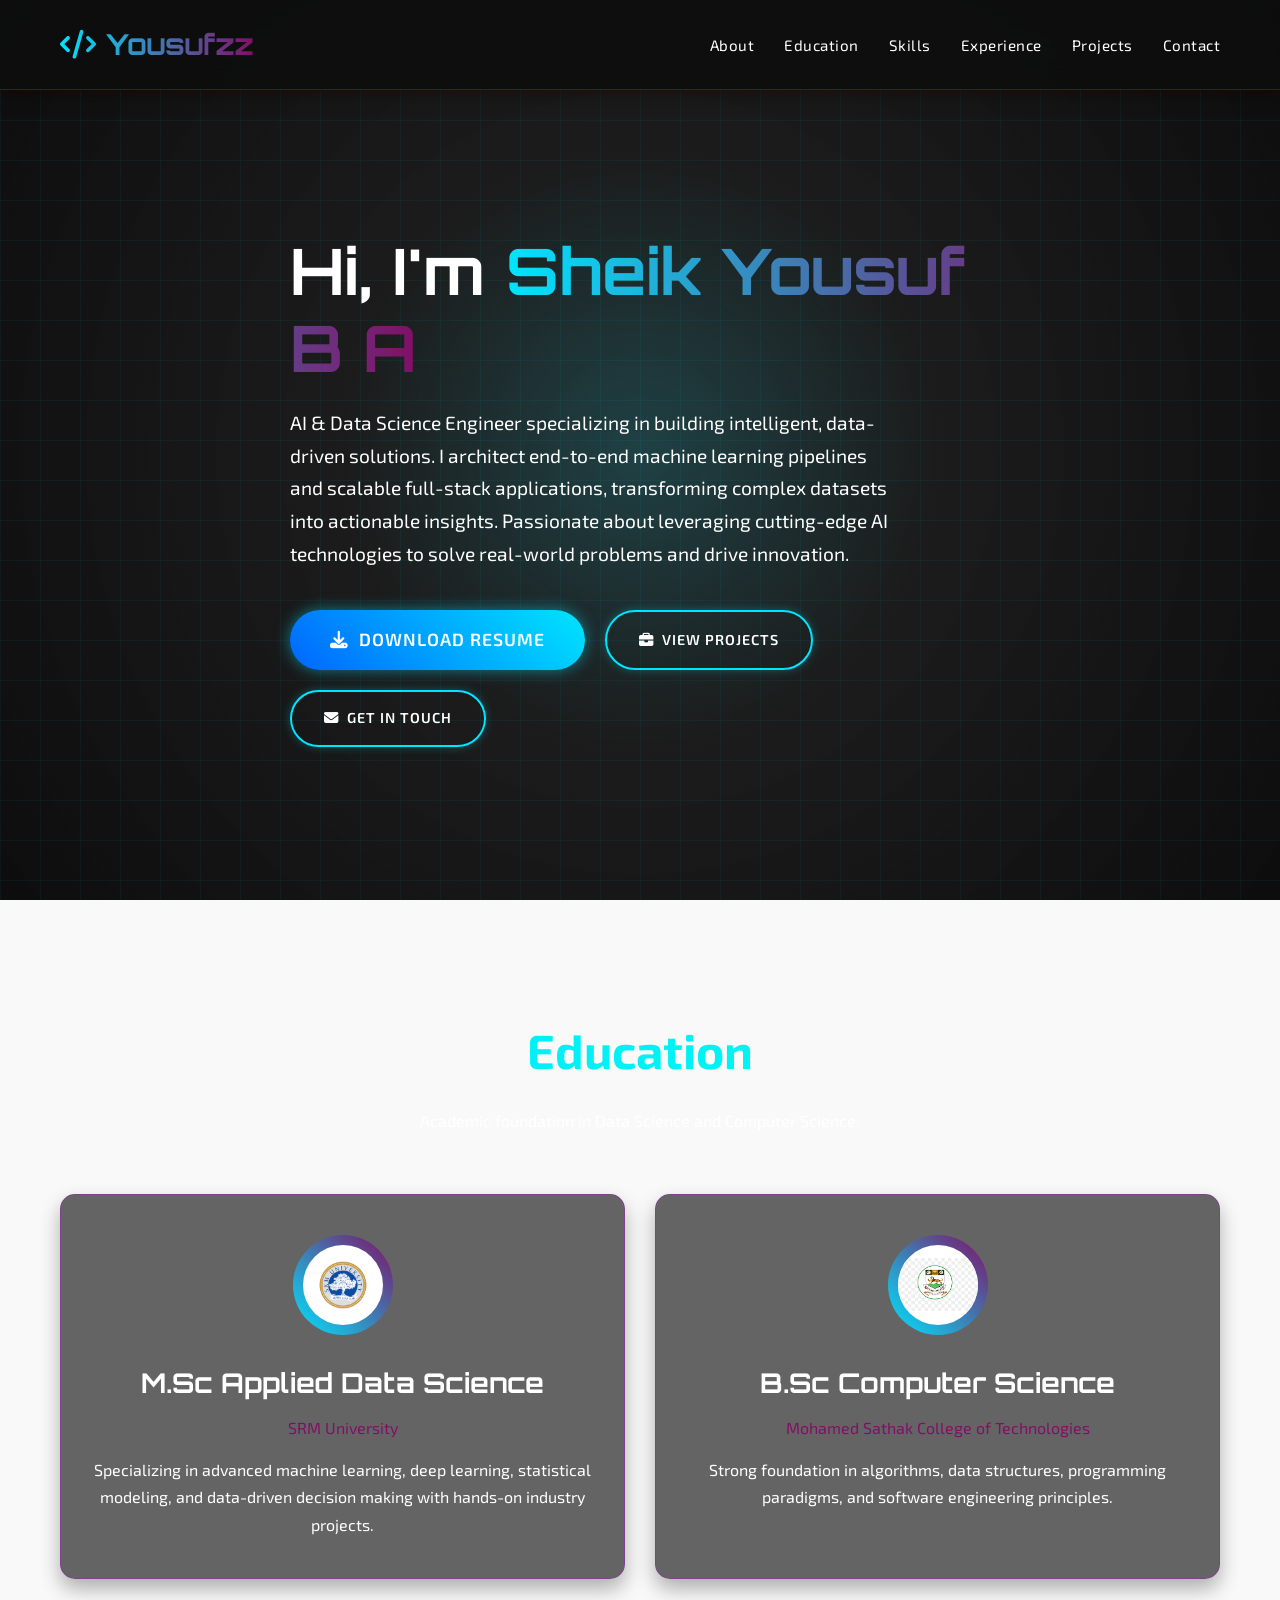
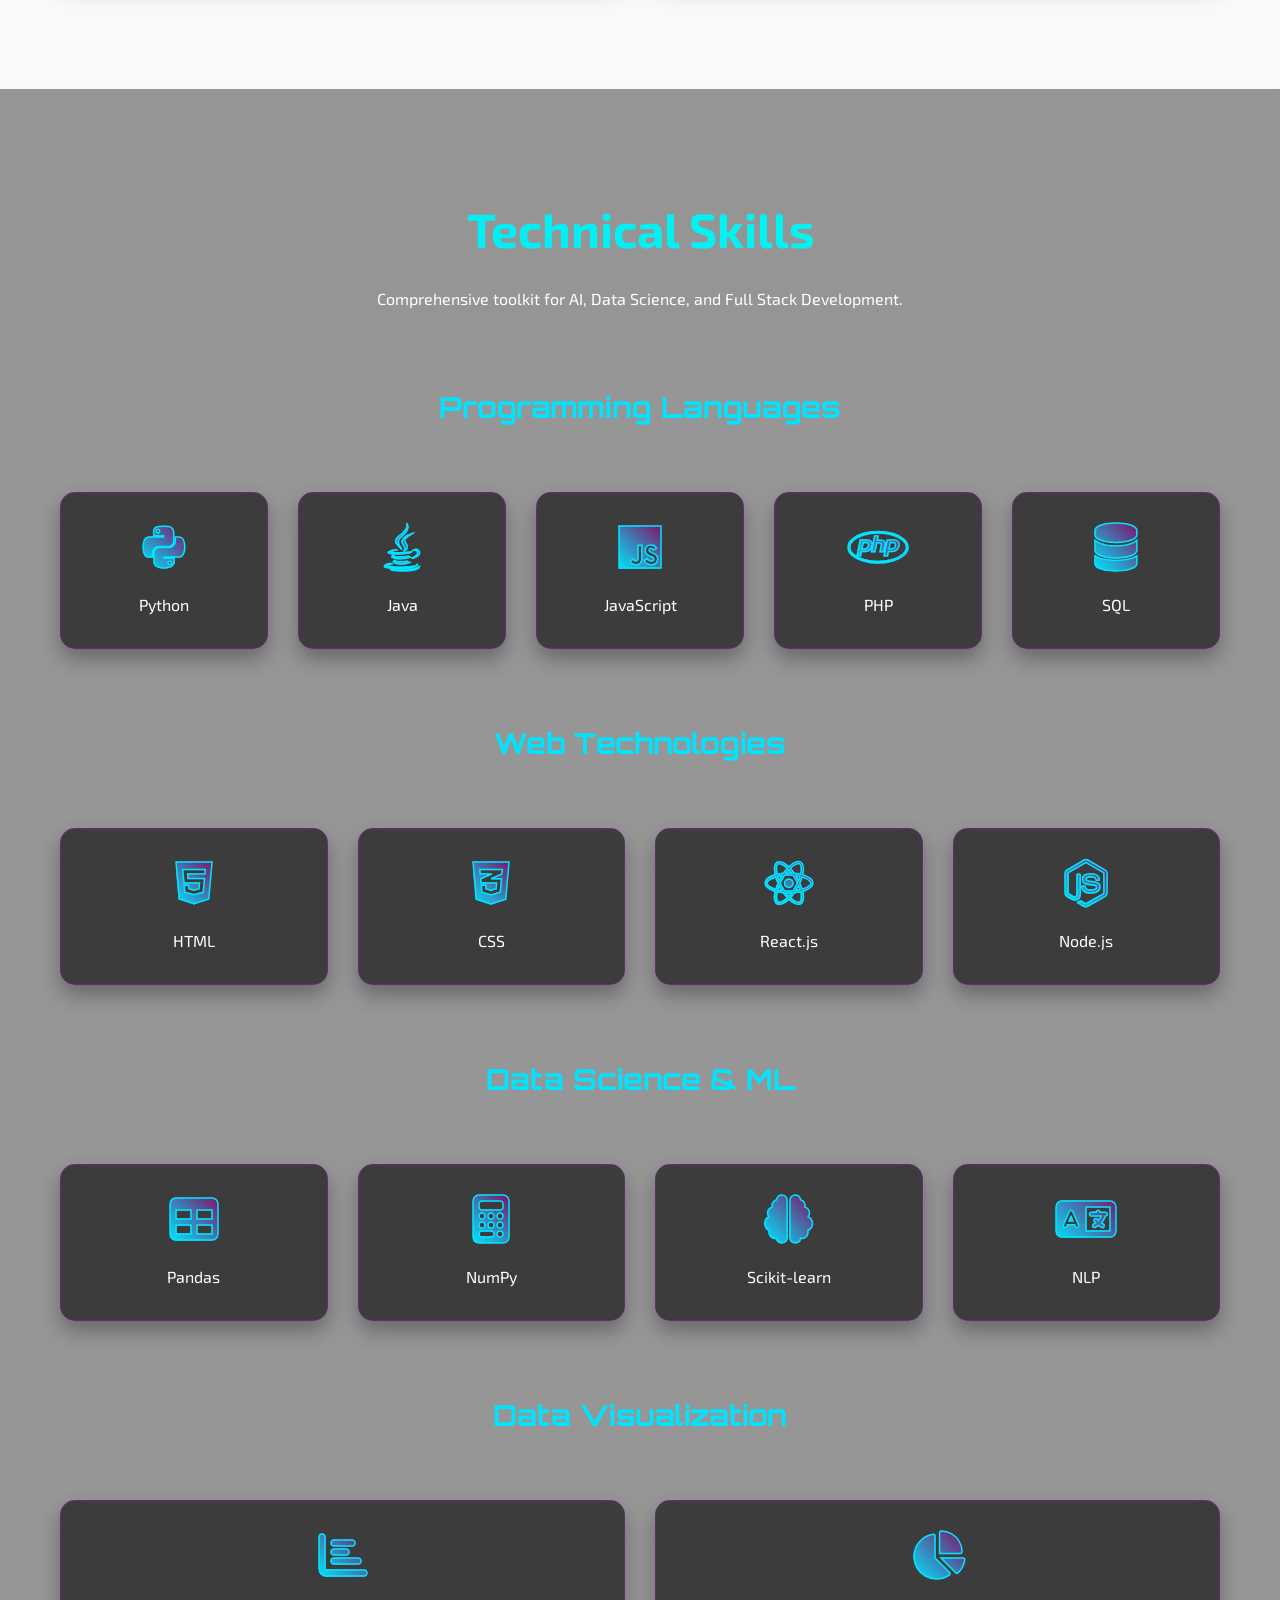
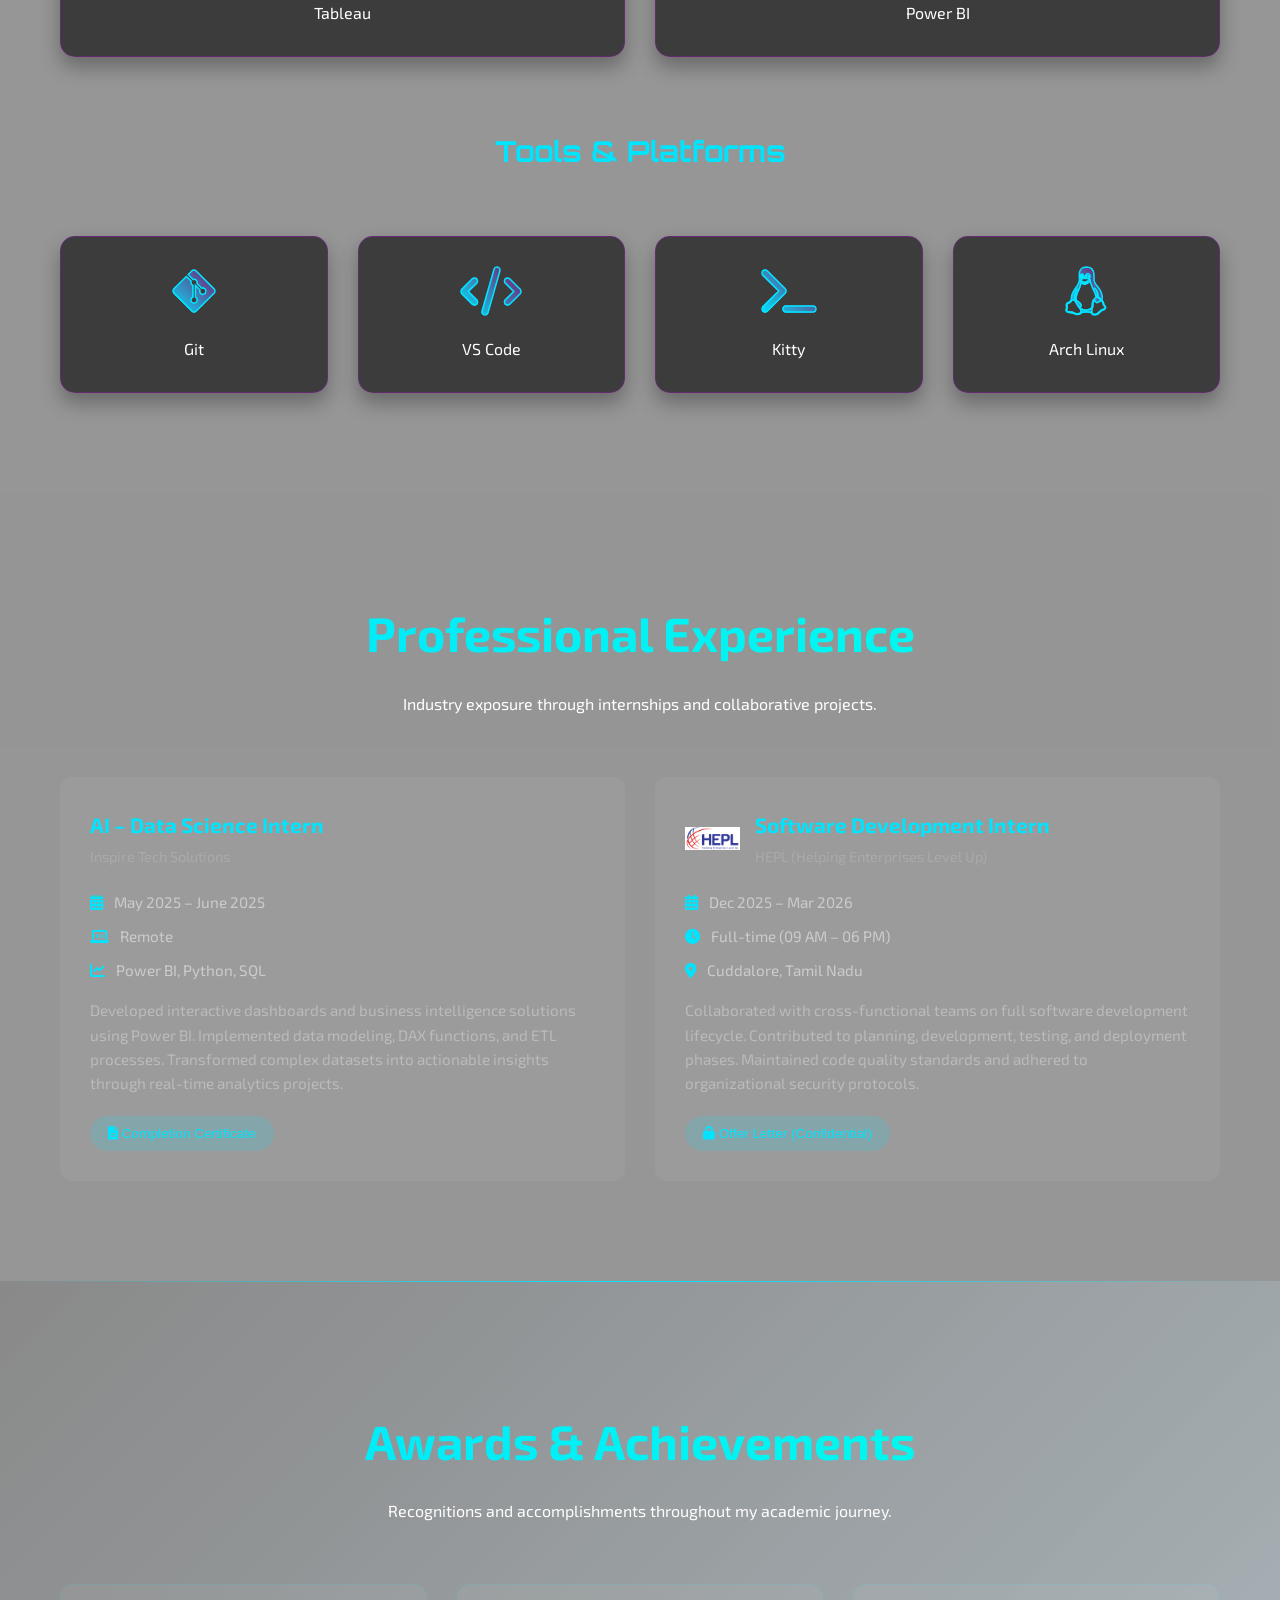
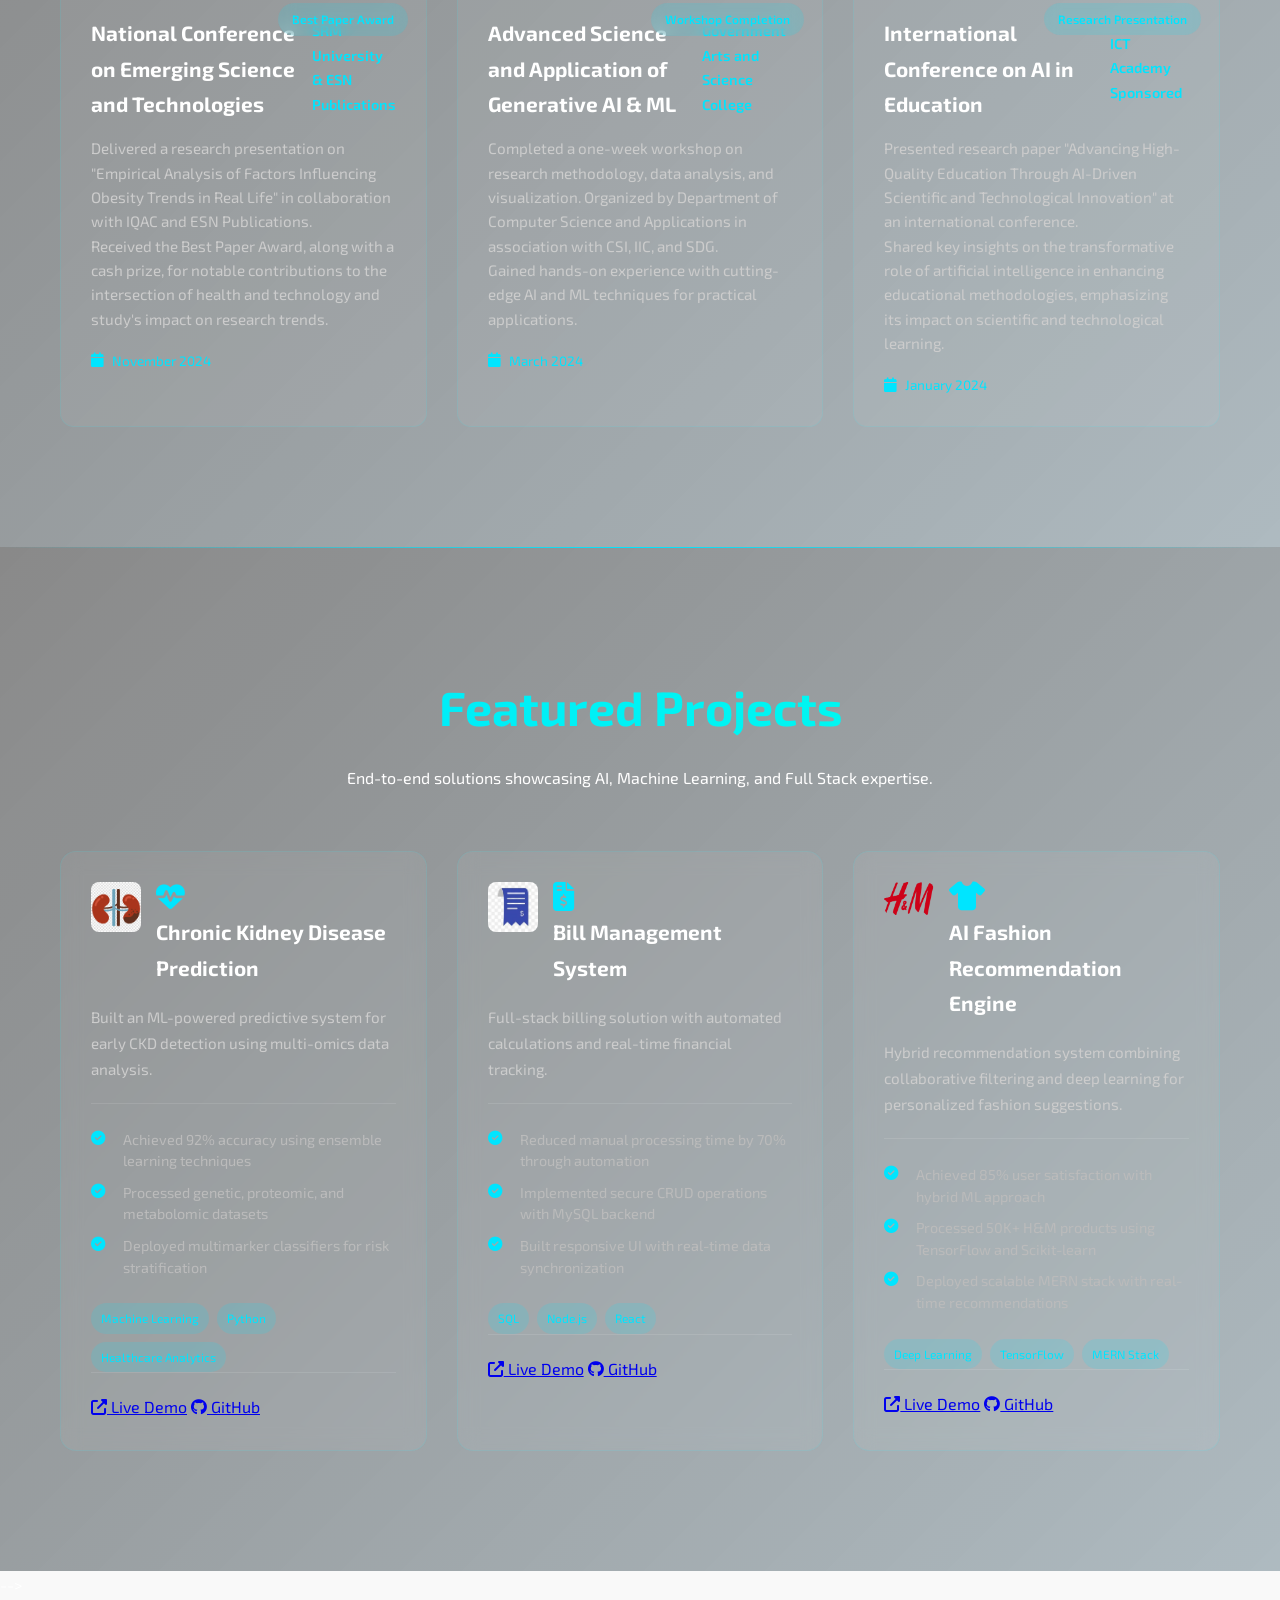
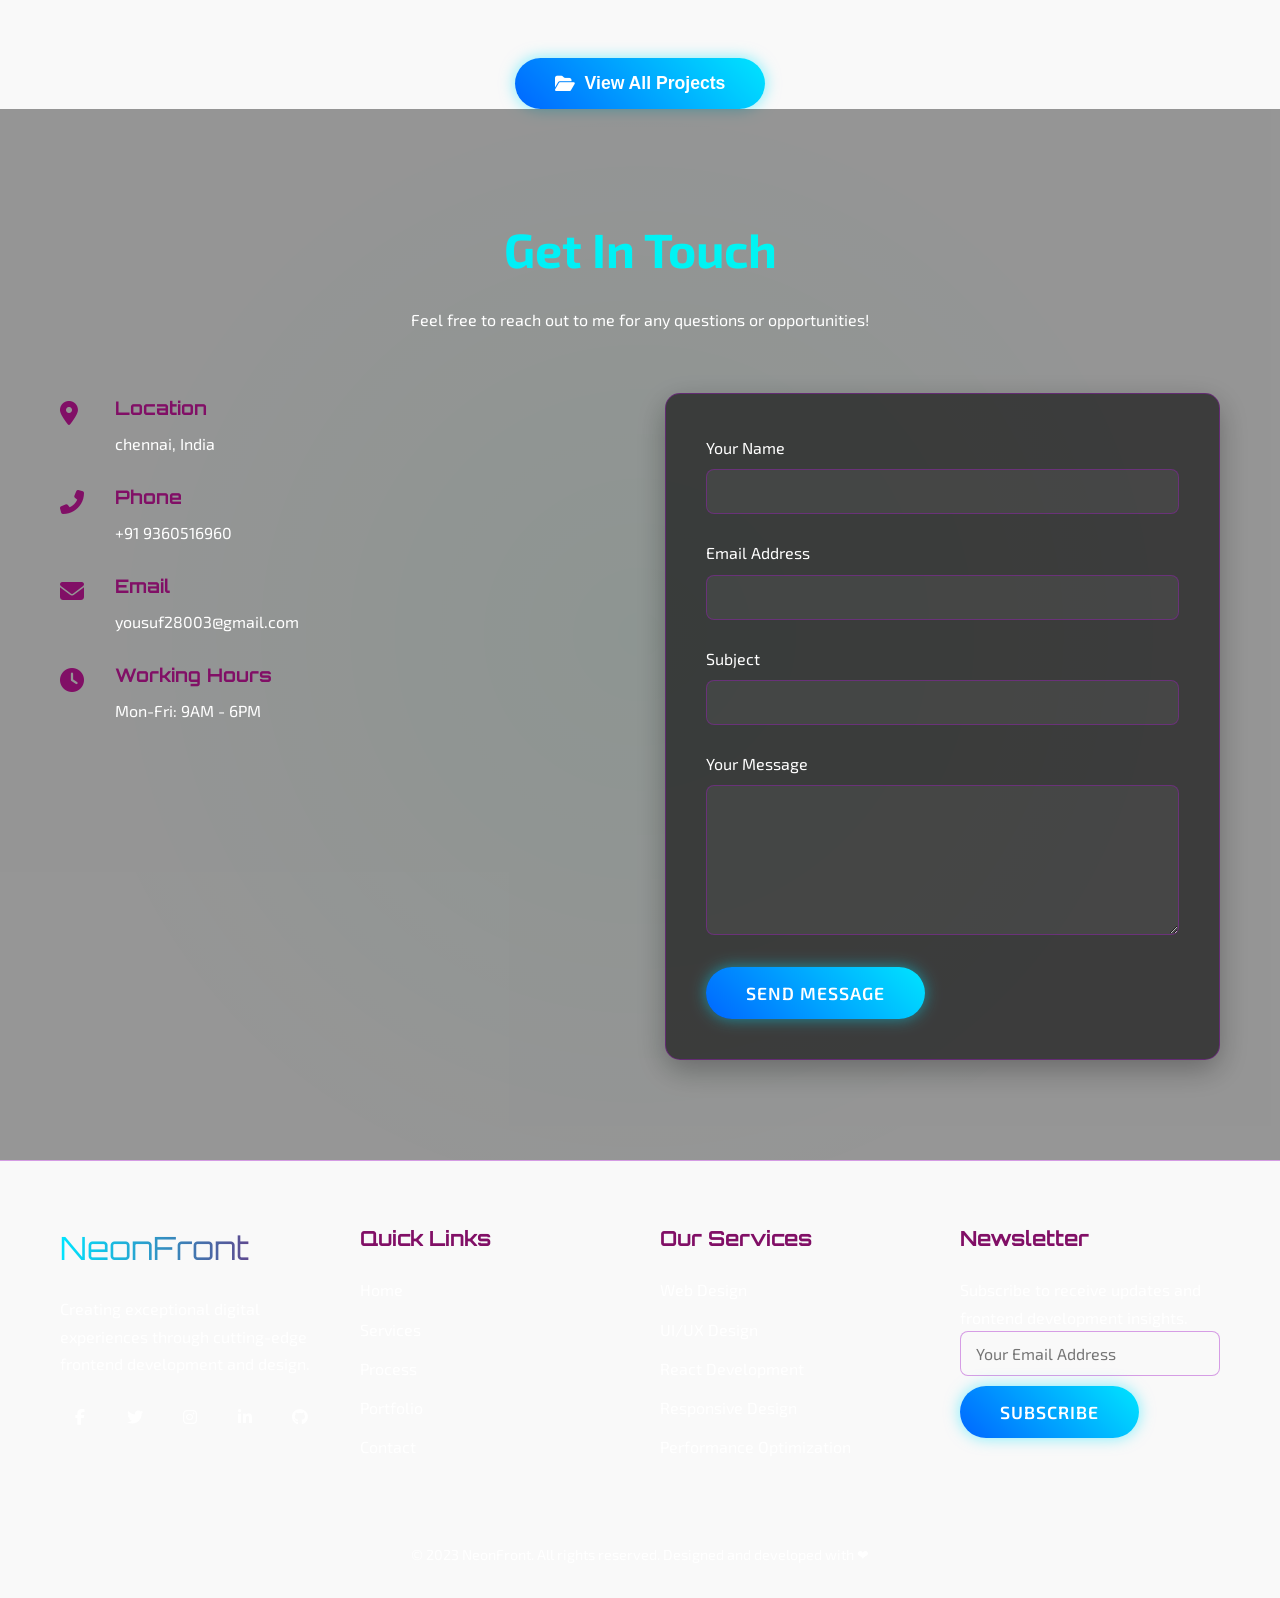
==== index.html @ ee449fe5 "Deploy portfolio to GitHub Pages" ====
<!DOCTYPE html>
<html lang="en">
<head>
    <meta charset="UTF-8">
    <meta name="viewport" content="width=device-width, initial-scale=1.0">
    <meta name="description" content="Sheik Yousuf B A - AI & Data Science Engineer specializing in Machine Learning, Full Stack Development, and Data-Driven Solutions">
    <meta name="keywords" content="Data Science, Machine Learning, AI Engineer, Full Stack Developer, Python, React, Portfolio">
    <title>Sheik Yousuf B A | AI & Data Science Engineer</title>
    <link rel="stylesheet" href="https://cdnjs.cloudflare.com/ajax/libs/font-awesome/6.4.0/css/all.min.css">
    <link href="https://fonts.googleapis.com/css2?family=Orbitron:wght@400;500;700;900&family=Exo+2:wght@300;400;600;700&display=swap" rel="stylesheet">
    <link href="https://unpkg.com/aos@2.3.1/dist/aos.css" rel="stylesheet">
    <style>
        :root {
            --neon-blue: #00e5ff;
            --neon-green: #810f66;
            --neon-pink: #011114;
            --dark-bg: #f9f9f9;
            --card-bg: rgba(0, 0, 0, 0.6);
            --card-border: rgba(161, 18, 197, 0.4);
            --text-light: #ffffff;
            --text-gray: #ffffff;
        }

        * {
            margin: 0;
            padding: 0;
            box-sizing: border-box;
        }

        html {
            scroll-behavior: smooth;
        }

        body {
            background-color: var(--dark-bg);
            color: var(--text-light);
            font-family: 'Exo 2', sans-serif;
            line-height: 1.7;
            overflow-x: hidden;
            position: relative;
            font-size: 16px;
        }

        body::before {
            content: "";
            position: fixed;
            top: 0;
            left: 0;
            width: 100%;
            height: 100%;
            background: radial-gradient(circle at center, rgba(13, 13, 13, 0.9) 0%, rgba(0, 0, 0, 0.95) 100%);
            z-index: -2;
        }

        .grid-overlay {
            position: fixed;
            top: 0;
            left: 0;
            width: 100%;
            height: 100%;
            background-image: 
                linear-gradient(rgba(0, 229, 255, 0.05) 1px, transparent 1px),
                linear-gradient(90deg, rgba(0, 229, 255, 0.05) 1px, transparent 1px);
            background-size: 40px 40px;
            z-index: -1;
            pointer-events: none;
        }

        .container {
            max-width: 1200px;
            margin: 0 auto;
            padding: 0 20px;
        }

        /* Header Styles */
        header {
            padding: 20px 0;
            position: fixed;
            top: 0;
            left: 0;
            width: 100%;
            z-index: 1000;
            backdrop-filter: blur(15px);
            background: rgba(13, 13, 13, 0.85);
            border-bottom: 1px solid var(--card-border);
            box-shadow: 0 4px 20px rgba(0, 0, 0, 0.3);
            transition: all 0.3s ease;
        }

        .header-content {
            display: flex;
            justify-content: space-between;
            align-items: center;
        }

        .logo {
            display: flex;
            align-items: center;
            font-family: 'Orbitron', sans-serif;
            font-weight: 700;
            font-size: 1.8rem;
            background: linear-gradient(90deg, var(--neon-blue), var(--neon-green));
            -webkit-background-clip: text;
            -webkit-text-fill-color: transparent;
            text-decoration: none;
        }

        .logo i {
            margin-right: 10px;
        }

        .mobile-menu-toggle {
            display: none;
            background: transparent;
            border: 2px solid var(--neon-blue);
            color: var(--neon-blue);
            font-size: 1.5rem;
            padding: 8px 12px;
            border-radius: 8px;
            cursor: pointer;
            transition: all 0.3s ease;
        }

        .mobile-menu-toggle:hover {
            background: rgba(0, 229, 255, 0.1);
            transform: scale(1.05);
        }

        nav ul {
            display: flex;
            list-style: none;
        }

        nav ul li {
            margin-left: 30px;
        }

        nav ul li a {
            color: var(--text-light);
            text-decoration: none;
            font-weight: 400;
            position: relative;
            padding: 5px 0;
            transition: all 0.3s ease;
            font-size: 0.95rem;
            letter-spacing: 0.5px;
        }

        nav ul li a:hover {
            color: var(--neon-blue);
        }

        nav ul li a::after {
            content: '';
            position: absolute;
            bottom: 0;
            left: 0;
            width: 0;
            height: 2px;
            background: var(--neon-blue);
            transition: width 0.3s ease;
        }

        nav ul li a:hover::after {
            width: 100%;
        }

        /* Hero Section */
        .hero {
            height: 100vh;
            display: flex;
            align-items: center;
            position: relative;
            overflow: hidden;
            padding-top: 80px;
        }

        .hero::before {
            content: '';
            position: absolute;
            top: 50%;
            left: 50%;
            transform: translate(-50%, -50%);
            width: 600px;
            height: 600px;
            border-radius: 50%;
            background: radial-gradient(circle, rgba(0, 229, 255, 0.15) 0%, transparent 70%);
            z-index: -1;
        }

        .hero-content {
            max-width: 700px;
            position: relative;
            z-index: 2;
        }

        .hero h1 {
            font-family: 'Orbitron', sans-serif;
            font-size: 4rem;
            margin-bottom: 20px;
            line-height: 1.2;
        }

        .hero h1 span {
            background: linear-gradient(90deg, var(--neon-blue), var(--neon-green));
            -webkit-background-clip: text;
            -webkit-text-fill-color: transparent;
        }

        .hero p {
            font-size: 1.2rem;
            margin-bottom: 30px;
            color: var(--text-gray);
            max-width: 600px;
        }

        .hero-buttons {
            display: flex;
            gap: 20px;
            margin-top: 40px;
            flex-wrap: wrap;
        }

        .btn {
            padding: 14px 32px;
            border-radius: 30px;
            text-decoration: none;
            font-weight: 600;
            text-transform: uppercase;
            letter-spacing: 1px;
            transition: all 0.3s ease;
            position: relative;
            overflow: hidden;
            z-index: 1;
            border: none;
            cursor: pointer;
            font-family: 'Exo 2', sans-serif;
            font-size: 0.9rem;
            display: inline-flex;
            align-items: center;
            gap: 8px;
        }

        .btn-primary {
            background: linear-gradient(90deg, var(--neon-blue), var(--neon-green));
            color: var(--dark-bg);
            box-shadow: 0 0 15px rgba(0, 229, 255, 0.5);
        }

        .btn-secondary {
            background: transparent;
            color: var(--text-light);
            border: 2px solid var(--neon-blue);
            box-shadow: 0 0 10px rgba(0, 229, 255, 0.3);
        }

        .btn:hover {
            transform: translateY(-3px);
            box-shadow: 0 0 20px rgba(0, 229, 255, 0.7);
        }

        .btn-primary:hover {
            background: linear-gradient(90deg, var(--neon-green), var(--neon-blue));
        }

        .btn-secondary:hover {
            background: rgba(0, 229, 255, 0.1);
        }

        /* Services Section */
    .education {
    padding: 100px 0;
    margin: 10px 10px 10px;
}

.education-grid {
    display: grid;
    grid-template-columns: repeat(auto-fit, minmax(300px, 1fr));
    gap: 30px;
}

.education-card {
    background: var(--card-bg);
    border: 1px solid var(--card-border);
    border-radius: 15px;
    padding: 40px 30px;
    text-align: center;
    transition: all 0.4s ease;
    position: relative;
    overflow: hidden;
    box-shadow: 0 10px 20px rgba(0, 0, 0, 0.3);
}

.education-card:hover {
    transform: translateY(-10px);
    box-shadow: 0 15px 30px rgba(198, 206, 207, 0.2);
    border-color: var(--neon-blue);
}

.education-card::before {
    content: '';
    position: absolute;
    top: -2px;
    left: -2px;
    right: -2px;
    bottom: -2px;
    background: linear-gradient(
        45deg,
        var(--neon-blue),
        var(--neon-green),
        var(--neon-blue)
    );
    z-index: -1;
    border-radius: 16px;
    opacity: 0;
    transition: opacity 0.4s ease;
}

.education-card:hover::before {
    opacity: 1;
}

.education-logo {
    width: 100px;
    height: 100px;
    margin: 0 auto 25px;
    border-radius: 90%;
    padding: 10px;
    background: linear-gradient(45deg, var(--neon-blue), var(--neon-green));
}

.education-logo img {
    width: 100%;
    height: 100%;
    object-fit: contain;
    background: #ffffff;
    border-radius: 50%;
}

.education-card h3 {
    font-family: 'Orbitron', sans-serif;
    font-size: 1.7rem;
    margin-bottom: 8px;
}

.education-card span {
    display: block;
    font-size: 1rem;
    color: var(--neon-green);
    margin-bottom: 15px;
}

.education-card p {
    color: var(--text-gray);
    font-size: 1rem;
}
.skill-category {
    margin-top: 70px;
}

.skill-category h3 {
    font-family: 'Orbitron', sans-serif;
    font-size: 1.8rem;
    margin-bottom: 30px;
    color: var(--neon-blue);
    text-align: center;
}

.skills-grid {
    display: grid;
    grid-template-columns: repeat(auto-fit, minmax(150px, 1fr));
    gap: 30px;
}

.skill-card {
    background: transparent;
    border: 1px solid var(--card-border);
    border-radius: 14px;
    padding: 30px 20px;
    text-align: center;
    transition: all 0.35s ease;
    position: relative;
}

.skill-card:hover {
    border-color: var(--neon-blue);
    box-shadow: 0 0 15px rgba(0, 229, 255, 0.3);
    transform: translateY(-6px);
}

.skill-card i {
    font-size: 2.8rem;
    color: transparent;
    -webkit-text-stroke: 1.5px var(--neon-blue);
    margin-bottom: 12px;
    transition: all 0.35s ease;
}

.skill-card:hover i {
    color: var(--neon-blue);
    -webkit-text-stroke: 0;
    text-shadow: 0 0 10px rgba(0, 229, 255, 0.6);
}

.skill-card span {
    display: block;
    font-size: 1rem;
    color: var(--text-light);
    margin-top: 5px;
}


.skills {
    padding: 100px 0;
    background: rgba(0, 0, 0, 0.4);
}

.skills-grid {
    display: grid;
    grid-template-columns: repeat(auto-fit, minmax(160px, 1fr));
    gap: 30px;
    margin-top: 60px;
}

.skill-card {
    background: var(--card-bg);
    border: 1px solid var(--card-border);
    border-radius: 15px;
    padding: 35px 20px;
    text-align: center;
    transition: all 0.4s ease;
    position: relative;
    box-shadow: 0 10px 20px rgba(0,0,0,0.3);
}

.skill-card:hover {
    transform: translateY(-8px) scale(1.05);
    border-color: var(--neon-blue);
    box-shadow: 0 15px 30px rgba(0, 229, 255, 0.25);
}

.skill-card i {
    font-size: 3rem;
    margin-bottom: 15px;
    background: linear-gradient(45deg, var(--neon-blue), var(--neon-green));
    -webkit-background-clip: text;
    -webkit-text-fill-color: transparent;
    transition: transform 0.4s ease;
}

.skill-card:hover i {
    transform: rotate(5deg) scale(1.15);
}

.skill-card h3 {
    font-family: 'Orbitron', sans-serif;
    font-size: 1.1rem;
    color: var(--text-light);
}

        /* Portfolio Section */
       .internships {
    padding: 100px 0;
    background: rgba(0, 0, 0, 0.4);
}

.internship-grid {
    display: grid;
    grid-template-columns: repeat(auto-fit, minmax(320px, 1fr));
    gap: 30px;
    margin-top: 50px;
}

.internship-card {
    background: rgba(255, 255, 255, 0.05);
    padding: 30px;
    border-radius: 12px;
    transition: transform 0.3s ease;
}

.internship-card:hover {
    transform: translateY(-8px);
}

.internship-header {
    display: flex;
    align-items: center;
    gap: 15px;
    margin-bottom: 20px;
}

.internship-header img {
    width: 55px;
    height: auto;
}

.internship-header h3 {
    margin: 0;
    font-size: 1.3rem;
    color: #00e5ff;
}

.internship-header span {
    font-size: 0.9rem;
    color: #aaa;
}

.internship-details {
    list-style: none;
    padding: 0;
    margin-bottom: 15px;
}

.internship-details li {
    margin-bottom: 8px;
    font-size: 0.95rem;
    color: #ccc;
}

.internship-details i {
    color: #00e5ff;
    margin-right: 8px;
}

.internship-desc {
    font-size: 0.95rem;
    color: #bbb;
    line-height: 1.6;
}

/* projetcss */
.projects {
    padding: 100px 0;
    background: rgba(0,0,0,0.45);
}

.project-grid {
    display: grid;
    grid-template-columns: repeat(auto-fit, minmax(320px, 1fr));
    gap: 30px;
    margin-top: 50px;
}

.project-card {
    background: rgba(255, 255, 255, 0.05);
    padding: 30px;
    border-radius: 14px;
    transition: transform 0.3s ease, box-shadow 0.3s ease;
}

.project-card:hover {
    transform: translateY(-10px);
    box-shadow: 0 10px 30px rgba(0,229,255,0.15);
}

.project-header {
    display: flex;
    align-items: center;
    gap: 12px;
    margin-bottom: 15px;
}

.project-header img {
    width: 50px;
    height: auto;
    border-radius: 8px;
    object-fit: contain;
}

.project-header i {
    font-size: 1.8rem;
    color: #00e5ff;
}

.project-header h3 {
    font-size: 1.3rem;
    margin: 0;
    color: #fff;
}

.project-desc {
    font-size: 0.95rem;
    color: #ccc;
    margin-bottom: 15px;
    line-height: 1.6;
}

.project-points {
    list-style: none;
    padding: 0;
    margin-bottom: 15px;
}

.project-points li {
    font-size: 0.9rem;
    color: #bbb;
    margin-bottom: 8px;
}

.project-points i {
    color: #00e5ff;
    margin-right: 8px;
}

.project-tags {
    display: flex;
    flex-wrap: wrap;
    gap: 8px;
}

.project-tags span {
    background: rgba(0, 229, 255, 0.15);
    color: #00e5ff;
    padding: 5px 10px;
    border-radius: 20px;
    font-size: 0.75rem;
}
.projects {
    padding: 120px 0;
    background: linear-gradient(135deg, rgba(0,0,0,0.45) 0%, rgba(0,40,60,0.3) 100%);
    position: relative;
    overflow: hidden;
}

.projects::before {
    content: '';
    position: absolute;
    top: 0;
    left: 0;
    right: 0;
    height: 1px;
    background: linear-gradient(90deg, transparent, #00e5ff, transparent);
}

.section-title {
    text-align: center;
    margin-bottom: 60px;
}

.section-title h2 {
    font-size: 3rem;
    color: #fff;
    margin-bottom: 15px;
    background: linear-gradient(45deg, #00e5ff, #00ffea);
    -webkit-background-clip: text;
    -webkit-text-fill-color: transparent;
    background-clip: text;
}

.section-subtitle {
    color: #aaa;
    font-size: 1.1rem;
    max-width: 600px;
    margin: 0 auto;
    line-height: 1.6;
}

.project-grid {
    display: grid;
    grid-template-columns: repeat(auto-fit, minmax(350px, 1fr));
    gap: 30px;
    margin-top: 30px;
}

.project-card {
    background: rgba(255, 255, 255, 0.05);
    backdrop-filter: blur(10px);
    border: 1px solid rgba(0, 229, 255, 0.1);
    border-radius: 16px;
    padding: 30px;
    transition: all 0.4s cubic-bezier(0.175, 0.885, 0.32, 1.275);
    position: relative;
    overflow: hidden;
}

.project-card::before {
    content: '';
    position: absolute;
    top: 0;
    left: 0;
    right: 0;
    height: 3px;
    background: linear-gradient(90deg, #00e5ff, #0066ff);
    transform: scaleX(0);
    transition: transform 0.4s ease;
}

.project-card:hover {
    transform: translateY(-15px) scale(1.02);
    box-shadow: 0 20px 40px rgba(0, 229, 255, 0.2);
    border-color: rgba(0, 229, 255, 0.4);
}

.project-card:hover::before {
    transform: scaleX(1);
}

.project-header {
    display: flex;
    align-items: flex-start;
    gap: 15px;
    margin-bottom: 20px;
}

.project-icon {
    width: 60px;
    height: 60px;
    background: rgba(0, 229, 255, 0.1);
    border-radius: 12px;
    display: flex;
    align-items: center;
    justify-content: center;
    flex-shrink: 0;
}

.project-icon i {
    font-size: 1.8rem;
    color: #00e5ff;
}

.project-title {
    flex: 1;
}

.project-title h3 {
    font-size: 1.4rem;
    color: #fff;
    margin: 0 0 5px 0;
    line-height: 1.4;
}

.project-badge {
    display: inline-block;
    background: linear-gradient(45deg, #0066ff, #00e5ff);
    color: white;
    padding: 4px 12px;
    border-radius: 20px;
    font-size: 0.75rem;
    font-weight: 600;
    letter-spacing: 0.5px;
}

.project-desc {
    color: #ccc;
    font-size: 0.95rem;
    line-height: 1.7;
    margin-bottom: 25px;
    padding-bottom: 20px;
    border-bottom: 1px solid rgba(255, 255, 255, 0.1);
}

.project-details h4,
.project-tech-stack h4 {
    color: #fff;
    font-size: 1rem;
    margin: 0 0 12px 0;
    display: flex;
    align-items: center;
    gap: 8px;
}

.project-details h4 i,
.project-tech-stack h4 i {
    color: #00e5ff;
}

.project-points {
    list-style: none;
    padding: 0;
    margin: 0 0 25px 0;
}

.project-points li {
    color: #bbb;
    font-size: 0.9rem;
    margin-bottom: 10px;
    display: flex;
    align-items: flex-start;
    gap: 10px;
    line-height: 1.5;
}

.project-points li i {
    color: #00e5ff;
    margin-top: 2px;
    flex-shrink: 0;
}

.tech-tags {
    display: flex;
    flex-wrap: wrap;
    gap: 8px;
    margin-bottom: 25px;
}

.tech-tag {
    background: rgba(0, 229, 255, 0.1);
    color: #00e5ff;
    padding: 6px 12px;
    border-radius: 20px;
    font-size: 0.8rem;
    display: flex;
    align-items: center;
    gap: 5px;
    transition: all 0.3s ease;
}

.tech-tag:hover {
    background: rgba(0, 229, 255, 0.2);
    transform: scale(1.05);
}

.project-footer {
    display: flex;
    justify-content: space-between;
    align-items: center;
    padding-top: 20px;
    border-top: 1px solid rgba(255, 255, 255, 0.1);
}

.project-btn {
    padding: 8px 20px;
    font-size: 0.9rem;
    display: flex;
    align-items: center;
    gap: 8px;
    transition: all 0.3s ease;
}

.project-btn:hover {
    background: rgba(0, 229, 255, 0.1);
    transform: translateY(-2px);
}

.project-link {
    color: #00e5ff;
    text-decoration: none;
    display: flex;
    align-items: center;
    gap: 5px;
    font-size: 0.9rem;
    transition: all 0.3s ease;
}

.project-link:hover {
    color: #00ffea;
    transform: translateY(-2px);
}

.project-date {
    color: #888;
    font-size: 0.85rem;
}

.view-more {
    text-align: center;
    margin-top: 60px;
}

.btn-primary {
    background: linear-gradient(45deg, #0066ff, #00e5ff);
    color: white;
    border: none;
    padding: 15px 40px;
    border-radius: 30px;
    font-size: 1.1rem;
    font-weight: 600;
    cursor: pointer;
    display: inline-flex;
    align-items: center;
    gap: 10px;
    transition: all 0.3s ease;
}

.btn-primary:hover {
    transform: translateY(-3px);
    box-shadow: 0 10px 25px rgba(0, 229, 255, 0.3);
}

.btn-outline {
    background: transparent;
    color: #00e5ff;
    border: 2px solid #00e5ff;
    padding: 10px 25px;
    border-radius: 25px;
    cursor: pointer;
    transition: all 0.3s ease;
}
/* awardssss */
/* Awards Section - Project Style */
.awards {
    padding: 120px 0;
    background: linear-gradient(135deg, rgba(0,0,0,0.45) 0%, rgba(0,40,60,0.3) 100%);
    position: relative;
    overflow: hidden;
}

.awards::before {
    content: '';
    position: absolute;
    top: 0;
    left: 0;
    right: 0;
    height: 1px;
    background: linear-gradient(90deg, transparent, #00e5ff, transparent);
}
.awards-grid {
    display: grid;
    grid-template-columns: repeat(auto-fit, minmax(320px, 1fr));
    gap: 30px;
    margin-top: 50px;
}
.award-card {
    background: rgba(255, 255, 255, 0.05);
    padding: 30px;
    border-radius: 14px;
    position: relative;
    overflow: hidden;
    transition: transform 0.35s ease, box-shadow 0.35s ease;
    border: 1px solid rgba(0, 229, 255, 0.1);
}

.award-card:hover {
    transform: translateY(-10px) scale(1.02);
    box-shadow: 0 12px 35px rgba(0, 229, 255, 0.2);
    border-color: rgba(0, 229, 255, 0.35);
}
.award-card::before {
    content: '';
    position: absolute;
    top: 0;
    left: -100%;
    width: 100%;
    height: 3px;
    background: linear-gradient(90deg, transparent, #00e5ff, transparent);
    transition: left 0.6s ease;
}

.award-card:hover::before {
    left: 100%;
}
.award-header {
    display: flex;
    align-items: center;
    gap: 14px;
    margin-bottom: 15px;
}

.award-header i {
    font-size: 1.8rem;
    color: #00e5ff;
    transition: transform 0.4s ease;
}

.award-card:hover .award-header i {
    transform: rotate(-8deg) scale(1.1);
}

.award-header h3 {
    font-size: 1.3rem;
    color: #fff;
    margin: 0;
}
.award-header span {
    display: block;
    font-size: 0.9rem;
    color: #00e5ff;
    font-weight: 600;
}
.award-details {
    font-size: 0.95rem;
    color: #ccc;
    line-height: 1.6;
    margin-bottom: 18px;
}
.award-date {
    display: flex;
    align-items: center;
    gap: 8px;
    font-size: 0.85rem;
    color: #00e5ff;
}

.award-date i {
    font-size: 0.9rem;
}
.award-badge {
    position: absolute;
    top: 18px;
    right: 18px;
    background: rgba(0, 229, 255, 0.15);
    color: #00e5ff;
    padding: 6px 14px;
    border-radius: 20px;
    font-size: 0.75rem;
    font-weight: 600;
    backdrop-filter: blur(8px);
}

/* Modal Styles */
.project-modal {
    display: none;
    position: fixed;
    top: 0;
    left: 0;
    width: 100%;
    height: 100%;
    background: rgba(0, 0, 0, 0.9);
    z-index: 1000;
    justify-content: center;
    align-items: center;
    padding: 20px;
}

.modal-content {
    background: rgba(30, 30, 40, 0.95);
    backdrop-filter: blur(20px);
    border-radius: 20px;
    padding: 40px;
    max-width: 800px;
    width: 100%;
    max-height: 90vh;
    overflow-y: auto;
    position: relative;
    border: 1px solid rgba(0, 229, 255, 0.2);
}

.close-modal {
    position: absolute;
    top: 20px;
    right: 20px;
    font-size: 2rem;
    color: #00e5ff;
    cursor: pointer;
    transition: color 0.3s ease;
}

.close-modal:hover {
    color: #ff4d4d;
}

/* Responsive Design */
@media (max-width: 768px) {
    .project-grid {
        grid-template-columns: 1fr;
        gap: 20px;
    }
    
    .section-title h2 {
        font-size: 2.2rem;
    }
    
    .project-card {
        padding: 20px;
    }
    
    .modal-content {
        padding: 20px;
    }
}
.offer-btn {
    margin-top: 20px;
    background: rgba(0, 229, 255, 0.15);
    color: #00e5ff;
    border: none;
    padding: 10px 18px;
    border-radius: 20px;
    font-size: 0.85rem;
    cursor: pointer;
    transition: all 0.3s ease;
}

.offer-btn:hover {
    background: rgba(0, 229, 255, 0.25);
    transform: translateY(-2px);
}

/* Modal */
.offer-modal {
    display: none;
    position: fixed;
    inset: 0;
    background: rgba(0, 0, 0, 0.75);
    backdrop-filter: blur(6px);
    z-index: 999;
}

.offer-modal-content {
    position: relative;
    width: 80%;
    height: 85%;
    margin: 5% auto;
    background: #000;
    border-radius: 14px;
    overflow: hidden;
    box-shadow: 0 20px 50px rgba(0,229,255,0.3);
}

.offer-modal-content iframe {
    width: 100%;
    height: 100%;
    border: none;
}

.offer-close {
    position: absolute;
    top: 10px;
    right: 15px;
    font-size: 1.8rem;
    color: #00e5ff;
    cursor: pointer;
}


/* Animation for cards */
@keyframes fadeInUp {
    from {
        opacity: 0;
        transform: translateY(30px);
    }
    to {
        opacity: 1;
        transform: translateY(0);
    }
}

.project-card {
    animation: fadeInUp 0.6s ease-out forwards;
    opacity: 0;
}

.project-card:nth-child(1) { animation-delay: 0.1s; }
.project-card:nth-child(2) { animation-delay: 0.2s; }
.project-card:nth-child(3) { animation-delay: 0.3s; }
/* Modal Content Styling */
.project-modal-content h2 {
    color: #fff;
    font-size: 2rem;
    margin-bottom: 20px;
    display: flex;
    align-items: center;
    gap: 15px;
}

.project-modal-content h2 i {
    color: #00e5ff;
}

.modal-meta {
    display: flex;
    gap: 20px;
    margin-bottom: 30px;
    flex-wrap: wrap;
}

.modal-meta span {
    color: #aaa;
    font-size: 0.9rem;
    display: flex;
    align-items: center;
    gap: 5px;
}

.modal-meta span i {
    color: #00e5ff;
}

.modal-section {
    margin-bottom: 30px;
}

.modal-section h3 {
    color: #fff;
    font-size: 1.3rem;
    margin-bottom: 15px;
    display: flex;
    align-items: center;
    gap: 10px;
}

.modal-section h3 i {
    color: #00e5ff;
}

.modal-section p, .modal-section li {
    color: #ccc;
    line-height: 1.7;
    margin-bottom: 10px;
}

.modal-section ul {
    padding-left: 20px;
}

.modal-tech {
    display: flex;
    flex-wrap: wrap;
    gap: 10px;
}

.modal-tech span {
    background: rgba(0, 229, 255, 0.1);
    color: #00e5ff;
    padding: 8px 15px;
    border-radius: 20px;
    font-size: 0.9rem;
}

.modal-links {
    display: flex;
    gap: 15px;
    margin-top: 40px;
    flex-wrap: wrap;
}

/* Responsive Modal */
@media (max-width: 768px) {
    .project-modal-content h2 {
        font-size: 1.5rem;
    }
    
    .modal-content {
        padding: 20px;
    }
    
    .modal-meta {
        flex-direction: column;
        gap: 10px;
    }
}
        /* Contact Section */
        .contact {
            padding: 100px 0;
            background: rgba(0, 0, 0, 0.4);
            position: relative;
        }

        .contact::before {
            content: '';
            position: absolute;
            top: 0;
            left: 0;
            width: 100%;
            height: 100%;
            background: radial-gradient(circle at center, rgba(0, 255, 143, 0.05) 0%, transparent 70%);
            z-index: -1;
        }

        .contact-content {
            display: grid;
            grid-template-columns: repeat(auto-fit, minmax(300px, 1fr));
            gap: 50px;
        }

        .contact-info {
            display: flex;
            flex-direction: column;
            gap: 25px;
        }

        .contact-item {
            display: flex;
            align-items: flex-start;
            gap: 15px;
        }

        .contact-icon {
            font-size: 1.5rem;
            color: var(--neon-green);
            min-width: 40px;
        }

        .contact-text h3 {
            font-family: 'Orbitron', sans-serif;
            margin-bottom: 5px;
            color: var(--neon-green);
        }

        .contact-text p, .contact-text a {
            color: var(--text-gray);
            text-decoration: none;
            transition: color 0.3s ease;
        }

        .contact-text a:hover {
            color: var(--neon-green);
        }

        .contact-form {
            background: var(--card-bg);
            border: 1px solid var(--card-border);
            border-radius: 15px;
            padding: 40px;
            box-shadow: 0 10px 30px rgba(0, 0, 0, 0.3);
        }

        .form-group {
            margin-bottom: 25px;
        }

        .form-group label {
            display: block;
            margin-bottom: 8px;
            color: var(--text-light);
        }

        .form-group input,
        .form-group textarea {
            width: 100%;
            padding: 12px 15px;
            background: rgba(255, 255, 255, 0.05);
            border: 1px solid var(--card-border);
            border-radius: 8px;
            color: var(--text-light);
            font-family: 'Exo 2', sans-serif;
            font-size: 1rem;
            transition: all 0.3s ease;
        }

        .form-group input:focus,
        .form-group textarea:focus {
            outline: none;
            border-color: var(--neon-green);
            box-shadow: 0 0 10px rgba(0, 255, 143, 0.3);
        }

        .form-group textarea {
            min-height: 150px;
            resize: vertical;
        }

        /* Footer */
        footer {
            padding: 60px 0 30px;
            border-top: 1px solid var(--card-border);
        }

        .footer-content {
            display: grid;
            grid-template-columns: repeat(auto-fit, minmax(250px, 1fr));
            gap: 40px;
            margin-bottom: 40px;
        }

        .footer-logo {
            font-family: 'Orbitron', sans-serif;
            font-size: 2rem;
            margin-bottom: 20px;
            background: linear-gradient(90deg, var(--neon-blue), var(--neon-green));
            -webkit-background-clip: text;
            -webkit-text-fill-color: transparent;
        }

        .footer-about p {
            color: var(--text-gray);
            margin-bottom: 20px;
        }

        .social-links {
            display: flex;
            gap: 15px;
        }

        .social-link {
            width: 40px;
            height: 40px;
            border-radius: 50%;
            display: flex;
            align-items: center;
            justify-content: center;
            background: rgba(255, 255, 255, 0.05);
            color: var(--text-light);
            text-decoration: none;
            transition: all 0.3s ease;
        }

        .social-link:hover {
            background: var(--neon-blue);
            color: var(--dark-bg);
            transform: translateY(-3px);
        }

        .footer-links h3 {
            font-family: 'Orbitron', sans-serif;
            margin-bottom: 20px;
            color: var(--neon-green);
            font-size: 1.3rem;
        }

        .footer-links ul {
            list-style: none;
        }

        .footer-links ul li {
            margin-bottom: 12px;
        }

        .footer-links ul li a {
            color: var(--text-gray);
            text-decoration: none;
            transition: color 0.3s ease;
        }

        .footer-links ul li a:hover {
            color: var(--neon-blue);
        }

        .copyright {
            text-align: center;
            padding-top: 30px;
            border-top: 1px solid rgba(255, 255, 255, 0.1);
            color: var(--text-gray);
            font-size: 0.9rem;
        }

        /* Animations */
        @keyframes float {
            0%, 100% { transform: translateY(0); }
            50% { transform: translateY(-20px); }
        }

        .floating {
            animation: float 6s ease-in-out infinite;
        }

        /* Responsive Design */
        @media (max-width: 992px) {
            .hero h1 {
                font-size: 3rem;
            }
            
            .process-steps {
                flex-direction: column;
                gap: 50px;
            }
            
            .process-connector {
                display: none;
            }
        }

        @media (max-width: 768px) {
            .header-content {
                flex-direction: row;
                justify-content: space-between;
            }
            
            .mobile-menu-toggle {
                display: block;
            }
            
            nav {
                position: absolute;
                top: 100%;
                left: 0;
                right: 0;
                background: rgba(13, 13, 13, 0.98);
                backdrop-filter: blur(20px);
                max-height: 0;
                overflow: hidden;
                transition: max-height 0.3s ease;
                border-bottom: 1px solid var(--card-border);
            }
            
            nav.active {
                max-height: 400px;
            }
            
            nav ul {
                flex-direction: column;
                padding: 20px;
            }
            
            nav ul li {
                margin: 10px 0;
            }
            
            .hero h1 {
                font-size: 2.5rem;
            }
            
            .hero-buttons {
                flex-direction: column;
                gap: 15px;
            }
            
            .btn {
                width: 100%;
                text-align: center;
                justify-content: center;
            }
            
            .project-footer {
                flex-direction: column;
                align-items: flex-start;
                gap: 15px;
            }
            
            .project-actions {
                width: 100%;
            }
            
            .btn-demo, .btn-github {
                flex: 1;
            }
        }

        @media (max-width: 576px) {
            .hero h1 {
                font-size: 2rem;
            }
            
            .section-title h2 {
                font-size: 2.2rem;
            }
            
            .portfolio-grid {
                grid-template-columns: 1fr;
            }
        }
        .skills {
    padding: 100px 0;
    background: rgba(0, 0, 0, 0.4);
}

.skills-grid {
    display: grid;
    grid-template-columns: repeat(auto-fit, minmax(160px, 1fr));
    gap: 30px;
    margin-top: 60px;
}

.skill-card {
    background: var(--card-bg);
    border: 1px solid var(--card-border);
    border-radius: 15px;
    padding: 30px 20px;
    text-align: center;
    transition: all 0.4s ease;
    position: relative;
    box-shadow: 0 10px 20px rgba(0,0,0,0.3);
}

.skill-card:hover {
    transform: translateY(-8px) scale(1.05);
    border-color: var(--neon-blue);
    box-shadow: 0 15px 30px rgba(0, 229, 255, 0.25);
}

.skill-card img {
    width: 55px;
    height: 55px;
    margin-bottom: 15px;
    filter: drop-shadow(0 0 10px rgba(0, 229, 255, 0.4));
    transition: transform 0.4s ease;
}

.skill-card:hover img {
    transform: rotate(5deg) scale(1.1);
}

.skill-card h3 {
    font-family: 'Orbitron', sans-serif;
    font-size: 1.1rem;
    color: var(--text-light);
}

    </style>
</head>
<body>
    <div class="grid-overlay"></div>
    
    <!-- Header -->
    <header>
        <div class="container">
            <div class="header-content">
                <a href="#" class="logo">
                    <i class="fas fa-code"></i>
                    <span>Yousufzz</span>
                </a>
                <button class="mobile-menu-toggle" id="mobileMenuToggle">
                    <i class="fas fa-bars"></i>
                </button>
                <nav id="mainNav">
                    <ul>
                        <li><a href="#home">About</a></li>
                        <li><a href="#education">Education</a></li>
                        <li><a href="#skills">Skills</a></li>
                        <li><a href="#internships">Experience</a></li>
                        <li><a href="#projects">Projects</a></li>
                        <li><a href="#contact">Contact</a></li>
                    </ul>
                </nav>
            </div>
        </div>
    </header>

    <!-- Hero Section -->
    <section class="hero" id="home" data-aos="fade-up">
        <div class="container">
            <div class="hero-content">
                <h1 data-aos="fade-right" data-aos-delay="100">Hi, I'm <span>Sheik Yousuf B A</span></h1>
                <p data-aos="fade-right" data-aos-delay="200">AI & Data Science Engineer specializing in building intelligent, data-driven solutions. I architect end-to-end machine learning pipelines and scalable full-stack applications, transforming complex datasets into actionable insights. Passionate about leveraging cutting-edge AI technologies to solve real-world problems and drive innovation.</p>
                <div class="hero-buttons" data-aos="fade-up" data-aos-delay="300">
                    <a href="resume.pdf" class="btn btn-primary" download><i class="fas fa-download"></i> Download Resume</a>
                    <a href="#projects" class="btn btn-secondary"><i class="fas fa-briefcase"></i> View Projects</a>
                    <a href="#contact" class="btn btn-secondary"><i class="fas fa-envelope"></i> Get In Touch</a>
                </div>
            </div>
        </div>
    </section>

    <!-- Services Section -->
   <section class="education" id="education" data-aos="fade-up">
    <div class="container">
        <div class="section-title">
            <h2>Education</h2>
            <p>Academic foundation in Data Science and Computer Science.</p>
        </div>

        <div class="education-grid">

            <!-- PG -->
            <div class="education-card" data-aos="fade-up" data-aos-delay="100">
                <div class="education-logo">
                    <img src="images/srm-university.png" alt="SRM University">
                </div>
                <h3>M.Sc Applied Data Science</h3>
                <span>SRM University</span>
                <p>Specializing in advanced machine learning, deep learning, statistical modeling, and data-driven decision making with hands-on industry projects.</p>
            </div>

            <!-- UG -->
            <div class="education-card" data-aos="fade-up" data-aos-delay="200">
                <div class="education-logo">
                    <img src="images/mohamed-sathak-college.png" alt="Mohamed Sathak College">
                </div>
                <h3>B.Sc Computer Science</h3>
                <span>Mohamed Sathak College of Technologies</span>
                <p>Strong foundation in algorithms, data structures, programming paradigms, and software engineering principles.</p>
            </div>
        </div>
    </div>
</section>

    <!-- Process Section -->
 <section class="skills" id="skills" data-aos="fade-up">
    <div class="container">
        <div class="section-title">
            <h2>Technical Skills</h2>
            <p>Comprehensive toolkit for AI, Data Science, and Full Stack Development.</p>
        </div>

        <!-- Programming Languages -->
        <div class="skill-category">
            <h3 data-aos="fade-right">Programming Languages</h3>
            <div class="skills-grid">
                <div class="skill-card" data-aos="zoom-in" data-aos-delay="50"><i class="fab fa-python"></i><span>Python</span></div>
                <div class="skill-card" data-aos="zoom-in" data-aos-delay="100"><i class="fab fa-java"></i><span>Java</span></div>
                <div class="skill-card" data-aos="zoom-in" data-aos-delay="150"><i class="fab fa-js"></i><span>JavaScript</span></div>
                <div class="skill-card" data-aos="zoom-in" data-aos-delay="200"><i class="fab fa-php"></i><span>PHP</span></div>
                <div class="skill-card" data-aos="zoom-in" data-aos-delay="250"><i class="fas fa-database"></i><span>SQL</span></div>
            </div>
        </div>

        <!-- Web Technologies -->
        <div class="skill-category">
            <h3 data-aos="fade-right">Web Technologies</h3>
            <div class="skills-grid">
                <div class="skill-card" data-aos="zoom-in" data-aos-delay="50"><i class="fab fa-html5"></i><span>HTML</span></div>
                <div class="skill-card" data-aos="zoom-in" data-aos-delay="100"><i class="fab fa-css3-alt"></i><span>CSS</span></div>
                <div class="skill-card" data-aos="zoom-in" data-aos-delay="150"><i class="fab fa-react"></i><span>React.js</span></div>
                <div class="skill-card" data-aos="zoom-in" data-aos-delay="200"><i class="fab fa-node-js"></i><span>Node.js</span></div>
            </div>
        </div>

        <!-- Data Science Libraries -->
        <div class="skill-category">
            <h3 data-aos="fade-right">Data Science & ML</h3>
            <div class="skills-grid">
                <div class="skill-card" data-aos="zoom-in" data-aos-delay="50"><i class="fas fa-table"></i><span>Pandas</span></div>
                <div class="skill-card" data-aos="zoom-in" data-aos-delay="100"><i class="fas fa-calculator"></i><span>NumPy</span></div>
                <div class="skill-card" data-aos="zoom-in" data-aos-delay="150"><i class="fas fa-brain"></i><span>Scikit-learn</span></div>
                <div class="skill-card" data-aos="zoom-in" data-aos-delay="200"><i class="fas fa-language"></i><span>NLP</span></div>
            </div>
        </div>

        <!-- Visualization Tools -->
        <div class="skill-category">
            <h3 data-aos="fade-right">Data Visualization</h3>
            <div class="skills-grid">
                <div class="skill-card" data-aos="zoom-in" data-aos-delay="50"><i class="fas fa-chart-bar"></i><span>Tableau</span></div>
                <div class="skill-card" data-aos="zoom-in" data-aos-delay="100"><i class="fas fa-chart-pie"></i><span>Power BI</span></div>
            </div>
        </div>

        <!-- Tools & Platforms -->
        <div class="skill-category">
            <h3 data-aos="fade-right">Tools & Platforms</h3>
            <div class="skills-grid">
                <div class="skill-card" data-aos="zoom-in" data-aos-delay="50"><i class="fab fa-git-alt"></i><span>Git</span></div>
                <div class="skill-card" data-aos="zoom-in" data-aos-delay="100"><i class="fas fa-code"></i><span>VS Code</span></div>
                <div class="skill-card" data-aos="zoom-in" data-aos-delay="150"><i class="fas fa-terminal"></i><span>Kitty</span></div>
                <div class="skill-card" data-aos="zoom-in" data-aos-delay="200"><i class="fab fa-linux"></i><span>Arch Linux</span></div>
            </div>
        </div>

    </div>
</section>

    <!-- Portfolio Section -->
     <div class="offer-modal" id="offerModal">
    <div class="offer-modal-content">
        <span class="offer-close">&times;</span>
        <iframe src="offer-letter.pdf"></iframe>
    </div>
</div>

    <section class="internships" id="internships" data-aos="fade-up">
    <div class="container">
        <div class="section-title">
            <h2>Professional Experience</h2>
            <p>Industry exposure through internships and collaborative projects.</p>
        </div>
        

        <div class="internship-grid">

            <!-- Internship 01 -->
             
            <div class="internship-card" data-aos="fade-up" data-aos-delay="100">
                <div class="internship-header">
                    <alt="Inspire Tech Solutions Logo">
                    <div>
                        <h3>AI – Data Science Intern</h3>
                        <span>Inspire Tech Solutions</span>
                    </div>
                </div>

                <ul class="internship-details">
                    <li><i class="fas fa-calendar-alt"></i> May 2025 – June 2025</li>
                    <li><i class="fas fa-laptop-code"></i> Remote</li>
                    <li><i class="fas fa-chart-line"></i> Power BI, Python, SQL</li>
                </ul>

                <p class="internship-desc">
                    Developed interactive dashboards and business intelligence solutions using Power BI. Implemented data modeling, DAX functions, and ETL processes. Transformed complex datasets into actionable insights through real-time analytics projects.
                </p>
                <button class="offer-btn">
                    <i class="fas fa-file-alt"></i> Completion Certificate
                </button>

            </div>

            <!-- Internship 02 -->
            <div class="internship-card" data-aos="fade-up" data-aos-delay="200">
                <div class="internship-header">
                    <img src="images/hepl-logo.png" alt="HEPL Logo">
                    <div>
                        <h3>Software Development Intern</h3>
                        <span>HEPL (Helping Enterprises Level Up)</span>
                    </div>
                </div>

                <ul class="internship-details">
                    <li><i class="fas fa-calendar-alt"></i> Dec 2025 – Mar 2026</li>
                    <li><i class="fas fa-clock"></i> Full-time (09 AM – 06 PM)</li>
                    <li><i class="fas fa-map-marker-alt"></i> Cuddalore, Tamil Nadu</li>
                </ul>

                <p class="internship-desc">
                    Collaborated with cross-functional teams on full software development lifecycle. Contributed to planning, development, testing, and deployment phases. Maintained code quality standards and adhered to organizational security protocols.
                </p>
                <button class="offer-btn">
                    <i class="fas fa-lock"></i> Offer Letter (Confidential)
                </button>

            </div>

        </div>
    </div>
</section>
    <!-- Awards Section -->
    <section class="awards" id="awards">
        <div class="container">
            <div class="section-title" data-aos="fade-up">
                <h2>Awards & Achievements</h2>
                <p>Recognitions and accomplishments throughout my academic journey.</p>
            </div>
            <div class="awards-grid">
                <div class="award-card" data-aos="fade-up" data-aos-delay="100">
                    <span class="award-badge">Best Paper Award</span>
                    <div class="award-header">
                        <h3>National Conference on Emerging Science and Technologies</h3>
                        <span>SRM University & ESN Publications</span>
                    </div>
                    <div class="award-details">
                        <p>Delivered a research presentation on "Empirical Analysis of Factors Influencing Obesity Trends in Real Life" in collaboration with IQAC and ESN Publications.</p>
                        <p>Received the Best Paper Award, along with a cash prize, for notable contributions to the intersection of health and technology and study's impact on research trends.</p>
                    </div>
                    <div class="award-date">
                        <i class="fas fa-calendar"></i> November 2024
                    </div>
                </div>
                <div class="award-card" data-aos="fade-up" data-aos-delay="200">
                    <span class="award-badge">Workshop Completion</span>
                    <div class="award-header">
                        <h3>Advanced Science and Application of Generative AI & ML</h3>
                        <span>Government Arts and Science College</span>
                    </div>
                    <div class="award-details">
                        <p>Completed a one-week workshop on research methodology, data analysis, and visualization. Organized by Department of Computer Science and Applications in association with CSI, IIC, and SDG.</p>
                        <p>Gained hands-on experience with cutting-edge AI and ML techniques for practical applications.</p>
                    </div>
                    <div class="award-date">
                        <i class="fas fa-calendar"></i> March 2024
                    </div>
                </div>
                <div class="award-card" data-aos="fade-up" data-aos-delay="300">
                    <span class="award-badge">Research Presentation</span>
                    <div class="award-header">
                        <h3>International Conference on AI in Education</h3>
                        <span>ICT Academy Sponsored</span>
                    </div>
                    <div class="award-details">
                        <p>Presented research paper "Advancing High-Quality Education Through AI-Driven Scientific and Technological Innovation" at an international conference.</p>
                        <p>Shared key insights on the transformative role of artificial intelligence in enhancing educational methodologies, emphasizing its impact on scientific and technological learning.</p>
                    </div>
                    <div class="award-date">
                        <i class="fas fa-calendar"></i> January 2024
                    </div>
                </div>
            </div>
        </div>
    </section>

<!-- projectss -->
<section class="projects" id="projects" data-aos="fade-up">
    <div class="container">
        <div class="section-title">
            <h2>Featured Projects</h2>
            <p>End-to-end solutions showcasing AI, Machine Learning, and Full Stack expertise.</p>
        </div>

        <div class="project-grid">

            <!-- Project 01 -->
            <div class="project-card" data-aos="fade-up" data-aos-delay="100">
                <div class="project-header">
                    <img src="images/ckd-project.jpg" alt="CKD Project Logo">
                    <div>
                        <i class="fas fa-heartbeat"></i>
                        <h3>Chronic Kidney Disease Prediction</h3>
                    </div>
                </div>

                <p class="project-desc">
                    Built an ML-powered predictive system for early CKD detection using multi-omics data analysis.
                </p>

                <ul class="project-points">
                    <li><i class="fas fa-check-circle"></i> Achieved 92% accuracy using ensemble learning techniques</li>
                    <li><i class="fas fa-check-circle"></i> Processed genetic, proteomic, and metabolomic datasets</li>
                    <li><i class="fas fa-check-circle"></i> Deployed multimarker classifiers for risk stratification</li>
                </ul>

                <div class="project-tags">
                    <span>Machine Learning</span>
                    <span>Python</span>
                    <span>Healthcare Analytics</span>
                </div>
                
                <div class="project-footer">
                    <div class="project-actions">
                        <a href="#" class="btn-demo"><i class="fas fa-external-link-alt"></i> Live Demo</a>
                        <a href="#" class="btn-github"><i class="fab fa-github"></i> GitHub</a>
                    </div>
                </div>
            </div>

            <!-- Project 02 -->
            <div class="project-card" data-aos="fade-up" data-aos-delay="200">
                <div class="project-header">
                    <img src="images/bill-management.jpg" alt="Bill Management Logo">
                    <div>
                        <i class="fas fa-file-invoice-dollar"></i>
                        <h3>Bill Management System</h3>
                    </div>
                </div>

                <p class="project-desc">
                    Full-stack billing solution with automated calculations and real-time financial tracking.
                </p>

                <ul class="project-points">
                    <li><i class="fas fa-check-circle"></i> Reduced manual processing time by 70% through automation</li>
                    <li><i class="fas fa-check-circle"></i> Implemented secure CRUD operations with MySQL backend</li>
                    <li><i class="fas fa-check-circle"></i> Built responsive UI with real-time data synchronization</li>
                </ul>

                <div class="project-tags">
                    <span>SQL</span>
                    <span>Node.js</span>
                    <span>React</span>
                </div>
                
                <div class="project-footer">
                    <div class="project-actions">
                        <a href="#" class="btn-demo"><i class="fas fa-external-link-alt"></i> Live Demo</a>
                        <a href="#" class="btn-github"><i class="fab fa-github"></i> GitHub</a>
                    </div>
                </div>
            </div>

            <!-- Project 03 -->
            <div class="project-card" data-aos="fade-up" data-aos-delay="300">
                <div class="project-header">
                    <img src="images/hm-logo.png" alt="Fashion Project Logo">
                    <div>
                        <i class="fas fa-tshirt"></i>
                        <h3>AI Fashion Recommendation Engine</h3>
                    </div>
                </div>

                <p class="project-desc">
                    Hybrid recommendation system combining collaborative filtering and deep learning for personalized fashion suggestions.
                </p>

                <ul class="project-points">
                    <li><i class="fas fa-check-circle"></i> Achieved 85% user satisfaction with hybrid ML approach</li>
                    <li><i class="fas fa-check-circle"></i> Processed 50K+ H&M products using TensorFlow and Scikit-learn</li>
                    <li><i class="fas fa-check-circle"></i> Deployed scalable MERN stack with real-time recommendations</li>
                </ul>

                <div class="project-tags">
                    <span>Deep Learning</span>
                    <span>TensorFlow</span>
                    <span>MERN Stack</span>
                </div>
                
                <div class="project-footer">
                    <div class="project-actions">
                        <a href="#" class="btn-demo"><i class="fas fa-external-link-alt"></i> Live Demo</a>
                        <a href="#" class="btn-github"><i class="fab fa-github"></i> GitHub</a>
                    </div>
                </div>
            </div>

        </div>
    </div>
</section>
<!-- <section class="projects" id="projects">
    <div class="container">
        <div class="section-title">
            <h2>Projects</h2>
            <p class="section-subtitle">Academic and practical projects showcasing my skills in Data Science and Full Stack Development.</p>
        </div>

        <div class="project-grid"> -->

            <!-- Project 01 - Chronic Kidney Disease Prediction -->
            <!-- <div class="project-card" data-aos="fade-up" data-aos-delay="100">
                <div class="project-header">
                    <div class="project-icon">
                        <i class="fas fa-heartbeat"></i>
                    </div>
                    <div class="project-title">
                        <h3>Chronic Kidney Disease Prediction</h3>
                        <span class="project-badge">Machine Learning</span>
                    </div>
                </div>

                <p class="project-desc">
                    Developed a predictive model using epidemiological and molecular data to identify individuals at risk of CKD with enhanced accuracy through multi-omics analysis.
                </p>

                <div class="project-details">
                    <h4><i class="fas fa-tasks"></i> Key Responsibilities</h4>
                    <ul class="project-points">
                        <li><i class="fas fa-dna"></i> Analyzed genetic, transcriptomic, proteomic, and metabolomic datasets</li>
                        <li><i class="fas fa-chart-line"></i> Developed and validated multimarker classifiers</li>
                        <li><i class="fas fa-vial"></i> Conducted large-scale biomarker validation</li>
                        <li><i class="fas fa-bullseye"></i> Achieved 92% prediction accuracy in early detection</li>
                    </ul>
                </div> -->

                <!-- <div class="project-tech-stack">
                    <h4><i class="fas fa-code"></i> Technologies Used</h4>
                    <div class="tech-tags">
                        <span class="tech-tag"><i class="fab fa-python"></i> Python</span>
                        <span class="tech-tag"><i class="fas fa-chart-bar"></i> Scikit-learn</span>
                        <span class="tech-tag"><i class="fas fa-database"></i> Pandas/NumPy</span>
                        <span class="tech-tag"><i class="fas fa-project-diagram"></i> TensorFlow</span>
                    </div>
                </div>

                <div class="project-footer">
                    <button class="btn-outline project-btn" onclick="showProjectDetails('ckd')">
                        <i class="fas fa-external-link-alt"></i> View Details
                    </button>
                    <span class="project-date">Completed: Jan 2024</span>
                </div>
            </div>

         <div class="project-card" data-aos="fade-up" data-aos-delay="200">
                <div class="project-header">
                    <div class="project-icon">
                        <i class="fas fa-file-invoice-dollar"></i>
                    </div>
                    <div class="project-title">
                        <h3>Bill Management System</h3>
                        <span class="project-badge">Full Stack</span>
                    </div>
                </div>

                <p class="project-desc">
                    A comprehensive bill tracking and management system with automated calculations, invoice generation, and financial reporting capabilities.
                </p>

                <div class="project-details">
                    <h4><i class="fas fa-tasks"></i> Key Features</h4>
                    <ul class="project-points">
                        <li><i class="fas fa-database"></i> Real-time database management with CRUD operations</li>
                        <li><i class="fas fa-calculator"></i> Automated bill calculations and tax computations</li>
                        <li><i class="fas fa-shield-alt"></i> Secure user authentication and data encryption</li>
                        <li><i class="fas fa-chart-pie"></i> Interactive financial dashboards and reports</li>
                    </ul>
                </div>

                <div class="project-tech-stack">
                    <h4><i class="fas fa-code"></i> Technologies Used</h4>
                    <div class="tech-tags">
                        <span class="tech-tag"><i class="fab fa-js"></i> JavaScript</span>
                        <span class="tech-tag"><i class="fas fa-database"></i> MySQL</span>
                        <span class="tech-tag"><i class="fab fa-node-js"></i> Node.js</span>
                        <span class="tech-tag"><i class="fab fa-react"></i> React</span>
                    </div>
                </div>

                <div class="project-footer">
                    <button class="btn-outline project-btn" onclick="showProjectDetails('bills')">
                        <i class="fas fa-external-link-alt"></i> View Details
                    </button>
                    <span class="project-date">Completed: Nov 2023</span>
                </div>
            </div>   Project 02 - Bill Management System
            

            // Project 03 - Fashion Recommendation System -->
            <!-- <div class="project-card" data-aos="fade-up" data-aos-delay="300">
                <div class="project-header">
                    <div class="project-icon">
                        <i class="fas fa-tshirt"></i>
                    </div>
                    <div class="project-title">
                        <h3>Personalized Fashion Recommendation System</h3>
                        <span class="project-badge">AI & Full Stack</span>
                    </div>
                </div>

                <p class="project-desc">
                    AI-driven fashion recommendation engine using ML, Deep Learning, and collaborative filtering to deliver personalized shopping experiences.
                </p>

                <div class="project-details">
                    <h4><i class="fas fa-tasks"></i> Key Achievements</h4>
                    <ul class="project-points">
                        <li><i class="fas fa-robot"></i> Implemented hybrid recommendation engine (Collaborative + Content-based)</li>
                        <li><i class="fas fa-brain"></i> Neural Network-based content understanding module</li>
                        <li><i class="fas fa-bolt"></i> Real-time recommendations with 85% user satisfaction</li>
                        <li><i class="fas fa-layer-group"></i> Full MERN stack implementation</li>
                    </ul>
                </div>

                <div class="project-tech-stack">
                    <h4><i class="fas fa-code"></i> Technologies Used</h4>
                    <div class="tech-tags">
                        <span class="tech-tag"><i class="fab fa-python"></i> Python ML</span>
                        <span class="tech-tag"><i class="fab fa-react"></i> React</span>
                        <span class="tech-tag"><i class="fab fa-node-js"></i> Node.js</span>
                        <span class="tech-tag"><i class="fas fa-database"></i> MongoDB</span>
                        <span class="tech-tag"><i class="fas fa-chart-line"></i> TensorFlow</span>
                    </div>
                </div>

                <div class="project-footer">
                    <button class="btn-outline project-btn" onclick="showProjectDetails('fashion')">
                        <i class="fas fa-external-link-alt"></i> Case Study
                    </button>
                    <a href="https://github.com/yourusername/fashion-recommendation" class="project-link" target="_blank">
                        <i class="fab fa-github"></i> Code
                    </a>
                    <span class="project-date">Completed: Mar 2024</span>
                </div>
            </div> -->

        <!-- </div> --> -->

        <!-- View More Button -->
        <div class="view-more" data-aos="fade-up" data-aos-delay="400">
            <button class="btn-primary" onclick="window.location.href='projects.html'">
                <i class="fas fa-folder-open"></i> View All Projects
            </button>
        </div>
    </div>
</section>

<!-- Project Modal (Add this at bottom of body) -->
<div id="projectModal" class="project-modal">
    <div class="modal-content">
        <span class="close-modal" onclick="closeProjectModal()">&times;</span>
        <div id="modalContent"></div>
    </div>
</div>

    <!-- Contact Section -->
    <section class="contact" id="contact">
        <div class="container">
            <div class="section-title">
                <h2>Get In Touch</h2>
                <p>Feel free to reach out to me for any questions or opportunities!</p>
            </div>
            <div class="contact-content">
                <div class="contact-info">
                    <div class="contact-item">
                        <div class="contact-icon">
                            <i class="fas fa-map-marker-alt"></i>
                        </div>
                        <div class="contact-text">
                            <h3>Location</h3>
                            <p>chennai, India</p>
                        </div>
                    </div>
                    <div class="contact-item">
                        <div class="contact-icon">
                            <i class="fas fa-phone-alt"></i>
                        </div>
                        <div class="contact-text">
                            <h3>Phone</h3>
                            <p>+91 9360516960</p>
                        </div>
                    </div>
                    <div class="contact-item">
                        <div class="contact-icon">
                            <i class="fas fa-envelope"></i>
                        </div>
                        <div class="contact-text">
                            <h3>Email</h3>
                            <p>yousuf28003@gmail.com</p>
                        </div>
                    </div>
                    <div class="contact-item">
                        <div class="contact-icon">
                            <i class="fas fa-clock"></i>
                        </div>
                        <div class="contact-text">
                            <h3>Working Hours</h3>
                            <p>Mon-Fri: 9AM - 6PM</p>
                        </div>
                    </div>
                </div>
                <div class="contact-form">
                    <form>
                        <div class="form-group">
                            <label for="name">Your Name</label>
                            <input type="text" id="name" required>
                        </div>
                        <div class="form-group">
                            <label for="email">Email Address</label>
                            <input type="email" id="email" required>
                        </div>
                        <div class="form-group">
                            <label for="subject">Subject</label>
                            <input type="text" id="subject">
                        </div>
                        <div class="form-group">
                            <label for="message">Your Message</label>
                            <textarea id="message" required></textarea>
                        </div>
                        <button type="submit" class="btn btn-primary">Send Message</button>
                    </form>
                </div>
            </div>
        </div>
    </section>

    <!-- Footer -->
    <footer>
        <div class="container">
            <div class="footer-content">
                <div class="footer-about">
                    <div class="footer-logo">NeonFront</div>
                    <p>Creating exceptional digital experiences through cutting-edge frontend development and design.</p>
                    <div class="social-links">
                        <a href="#" class="social-link" target="_blank" rel="noopener noreferrer"><i class="fab fa-facebook-f"></i></a>
                        <a href="#" class="social-link" target="_blank" rel="noopener noreferrer"><i class="fab fa-twitter"></i></a>
                        <a href="#" class="social-link" target="_blank" rel="noopener noreferrer"><i class="fab fa-instagram"></i></a>
                        <a href="https://www.linkedin.com/in/yousuf" class="social-link" target="_blank" rel="noopener noreferrer"><i class="fab fa-linkedin-in"></i></a>
                        <a href="https://github.com/yousuf" class="social-link" target="_blank" rel="noopener noreferrer"><i class="fab fa-github"></i></a>
                    </div>
                </div>
                <div class="footer-links">
                    <h3>Quick Links</h3>
                    <ul>
                        <li><a href="#home">Home</a></li>
                        <li><a href="#services">Services</a></li>
                        <li><a href="#process">Process</a></li>
                        <li><a href="#portfolio">Portfolio</a></li>
                        <li><a href="#contact">Contact</a></li>
                    </ul>
                </div>
                <div class="footer-links">
                    <h3>Our Services</h3>
                    <ul>
                        <li><a href="#">Web Design</a></li>
                        <li><a href="#">UI/UX Design</a></li>
                        <li><a href="#">React Development</a></li>
                        <li><a href="#">Responsive Design</a></li>
                        <li><a href="#">Performance Optimization</a></li>
                    </ul>
                </div>
                <div class="footer-links">
                    <h3>Newsletter</h3>
                    <p>Subscribe to receive updates and frontend development insights.</p>
                    <div class="form-group">
                        <input type="email" placeholder="Your Email Address">
                        <button class="btn btn-primary" style="margin-top: 10px;">Subscribe</button>
                    </div>
                </div>
            </div>
            <div class="copyright">
                <p>&copy; 2023 NeonFront. All rights reserved. Designed and developed with ❤</p>
            </div>
        </div>
    </footer>

    <script src="https://unpkg.com/aos@2.3.1/dist/aos.js"></script>
    <script>
        // Initialize AOS
        AOS.init({
            duration: 800,
            easing: 'ease-in-out',
            once: true,
            offset: 100
        });
        
        // Mobile menu toggle
        const mobileMenuToggle = document.getElementById('mobileMenuToggle');
        const mainNav = document.getElementById('mainNav');
        
        if (mobileMenuToggle) {
            mobileMenuToggle.addEventListener('click', () => {
                mainNav.classList.toggle('active');
                const icon = mobileMenuToggle.querySelector('i');
                icon.classList.toggle('fa-bars');
                icon.classList.toggle('fa-times');
            });
            
            // Close menu when clicking on a link
            document.querySelectorAll('#mainNav a').forEach(link => {
                link.addEventListener('click', () => {
                    mainNav.classList.remove('active');
                    const icon = mobileMenuToggle.querySelector('i');
                    icon.classList.add('fa-bars');
                    icon.classList.remove('fa-times');
                });
            });
        }
        
        // Smooth scrolling for anchor links
        document.querySelectorAll('a[href^="#"]').forEach(anchor => {
            anchor.addEventListener('click', function (e) {
                e.preventDefault();
                const target = document.querySelector(this.getAttribute('href'));
                if (target) {
                    target.scrollIntoView({
                        behavior: 'smooth',
                        block: 'start'
                    });
                }
            });
        });

        // Portfolio filter
        const filterBtns = document.querySelectorAll('.filter-btn');
        const portfolioItems = document.querySelectorAll('.portfolio-item');
        
        filterBtns.forEach(btn => {
            btn.addEventListener('click', () => {
                // Remove active class from all buttons
                filterBtns.forEach(b => b.classList.remove('active'));
                // Add active class to clicked button
                btn.classList.add('active');
            });
        });

        // Add animation on scroll
        const observerOptions = {
            root: null,
            rootMargin: '0px',
            threshold: 0.1
        };

        const observer = new IntersectionObserver((entries, observer) => {
            entries.forEach(entry => {
                if (entry.isIntersecting) {
                    entry.target.classList.add('animate');
                }
            });
        }, observerOptions);

        document.querySelectorAll('.service-card, .process-step, .portfolio-item').forEach(el => {
            observer.observe(el);
        });
    </script>

<script>
    const offerBtn = document.querySelector('.offer-btn');
    const offerModal = document.getElementById('offerModal');
    const offerClose = document.querySelector('.offer-close');

    offerBtn.onclick = () => offerModal.style.display = 'block';
    offerClose.onclick = () => offerModal.style.display = 'none';

    window.onclick = (e) => {
        if (e.target === offerModal) {
            offerModal.style.display = 'none';
        }
    }
</script>

    
    
</body>
</html>
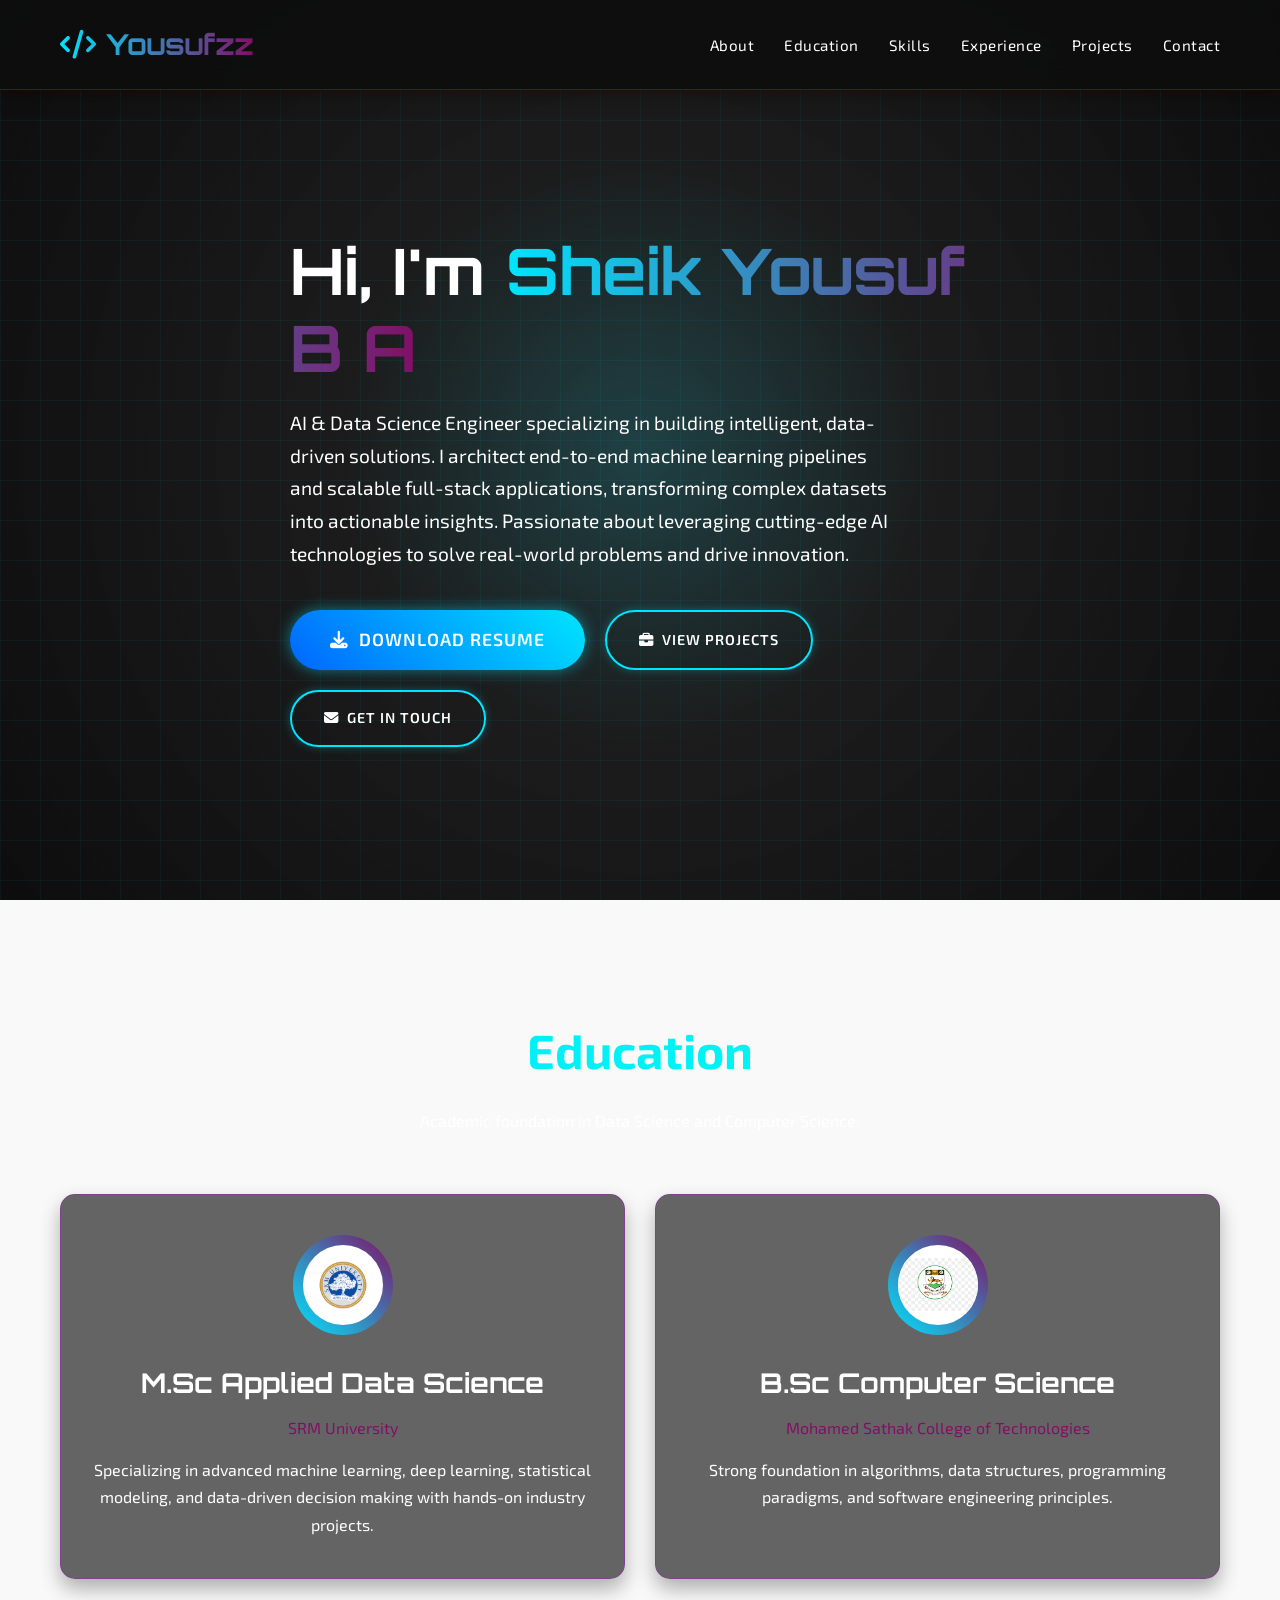
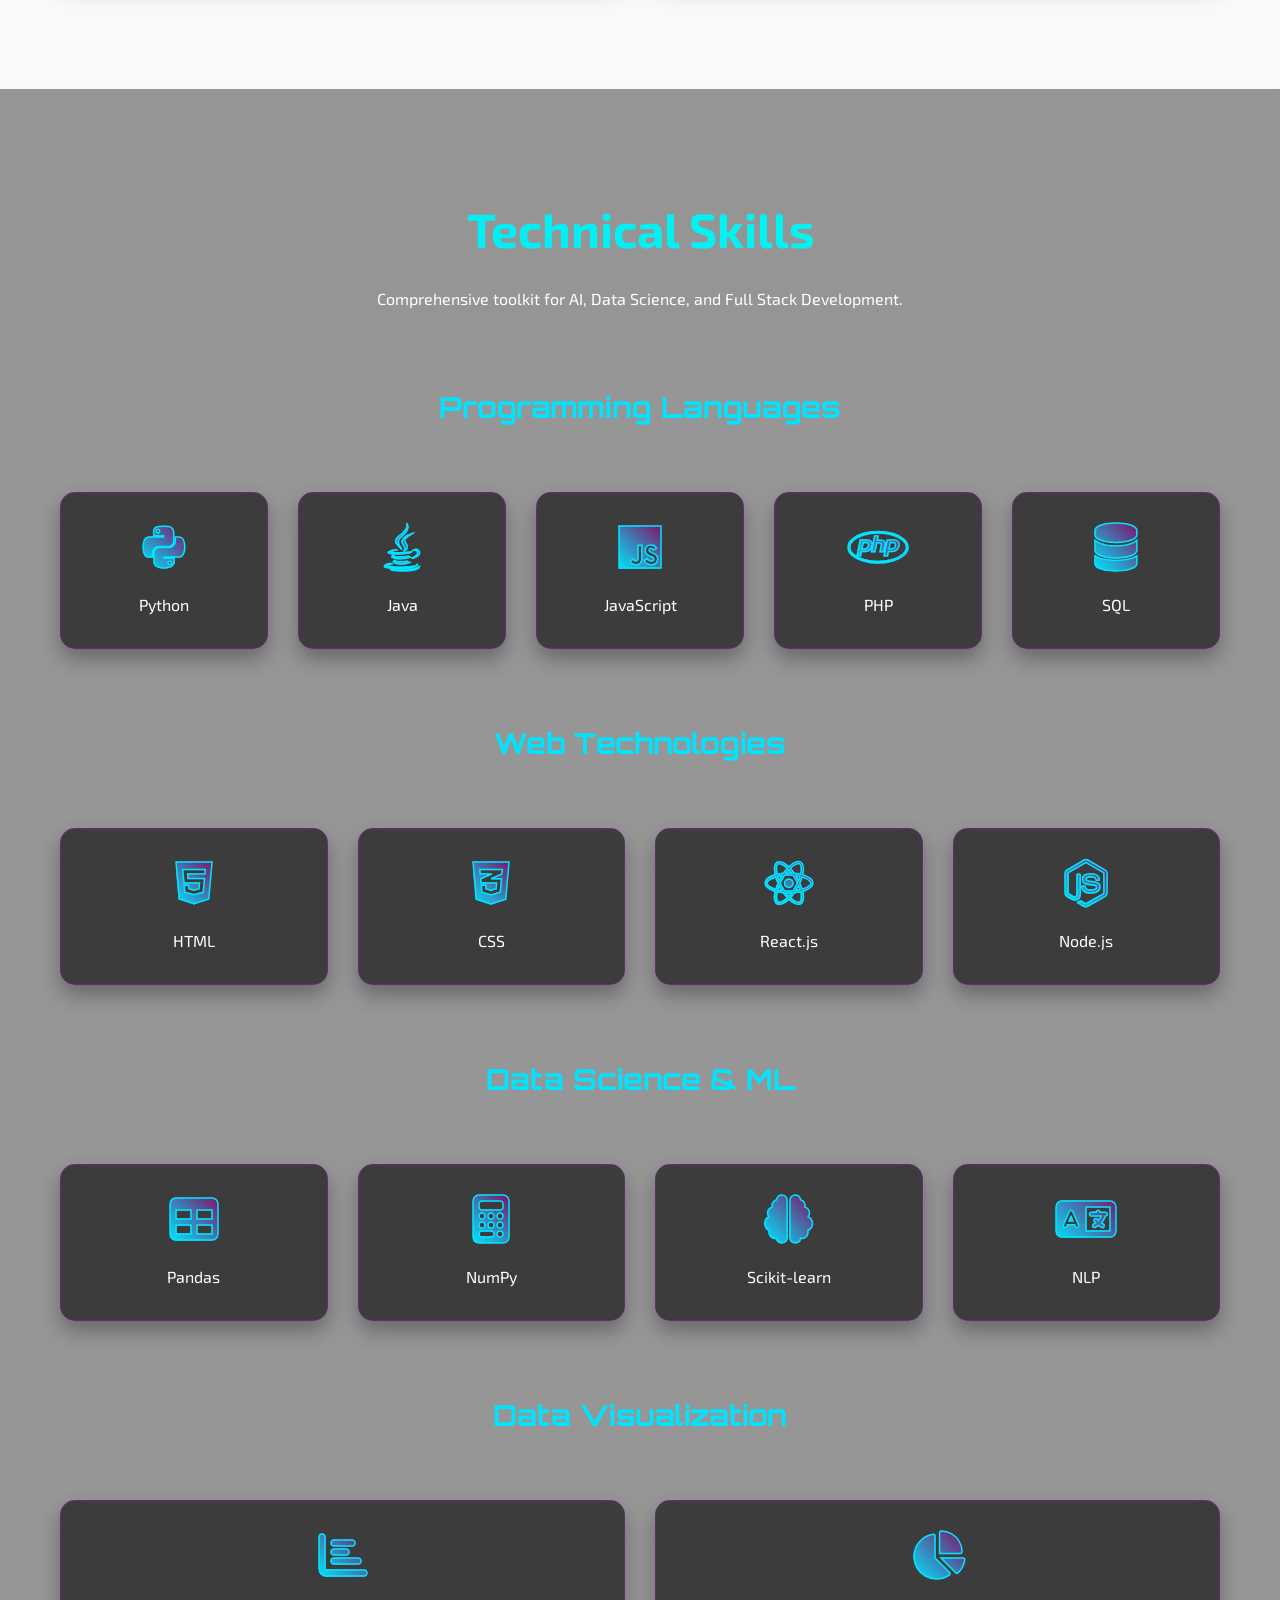
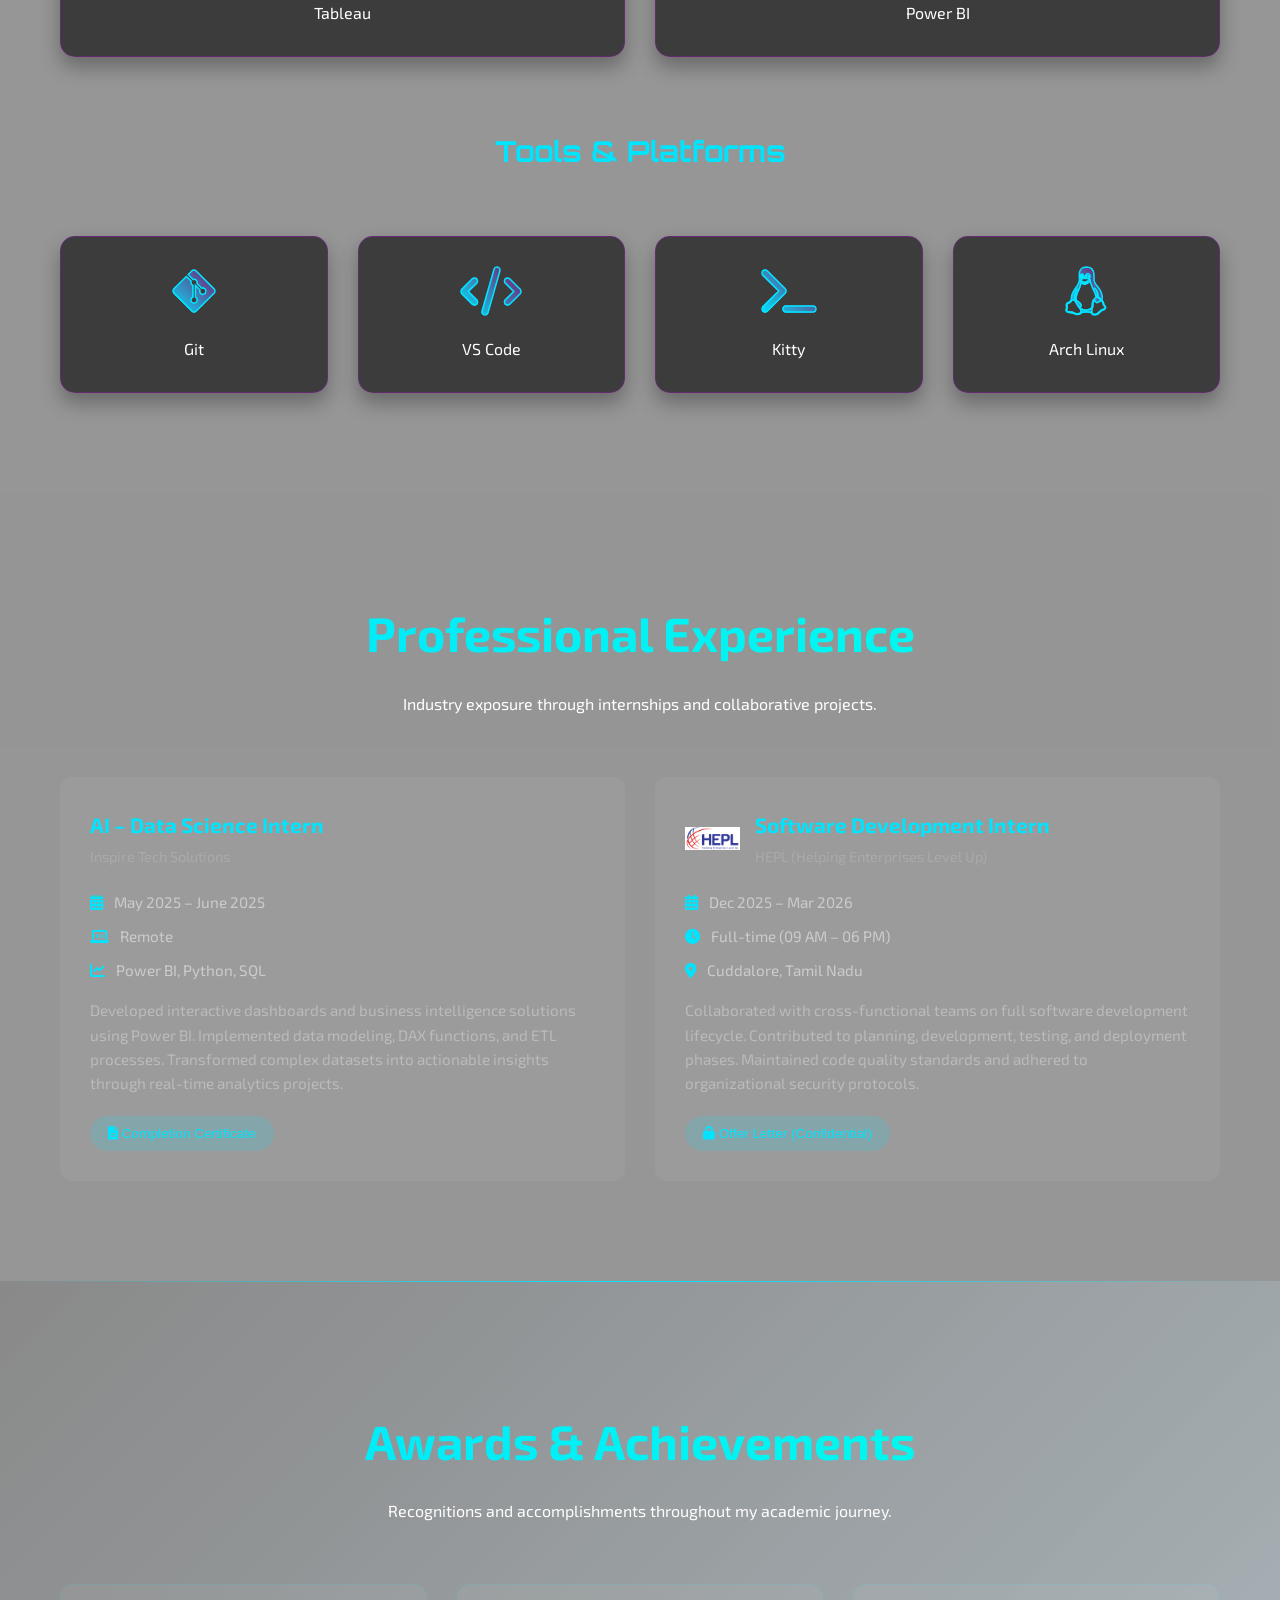
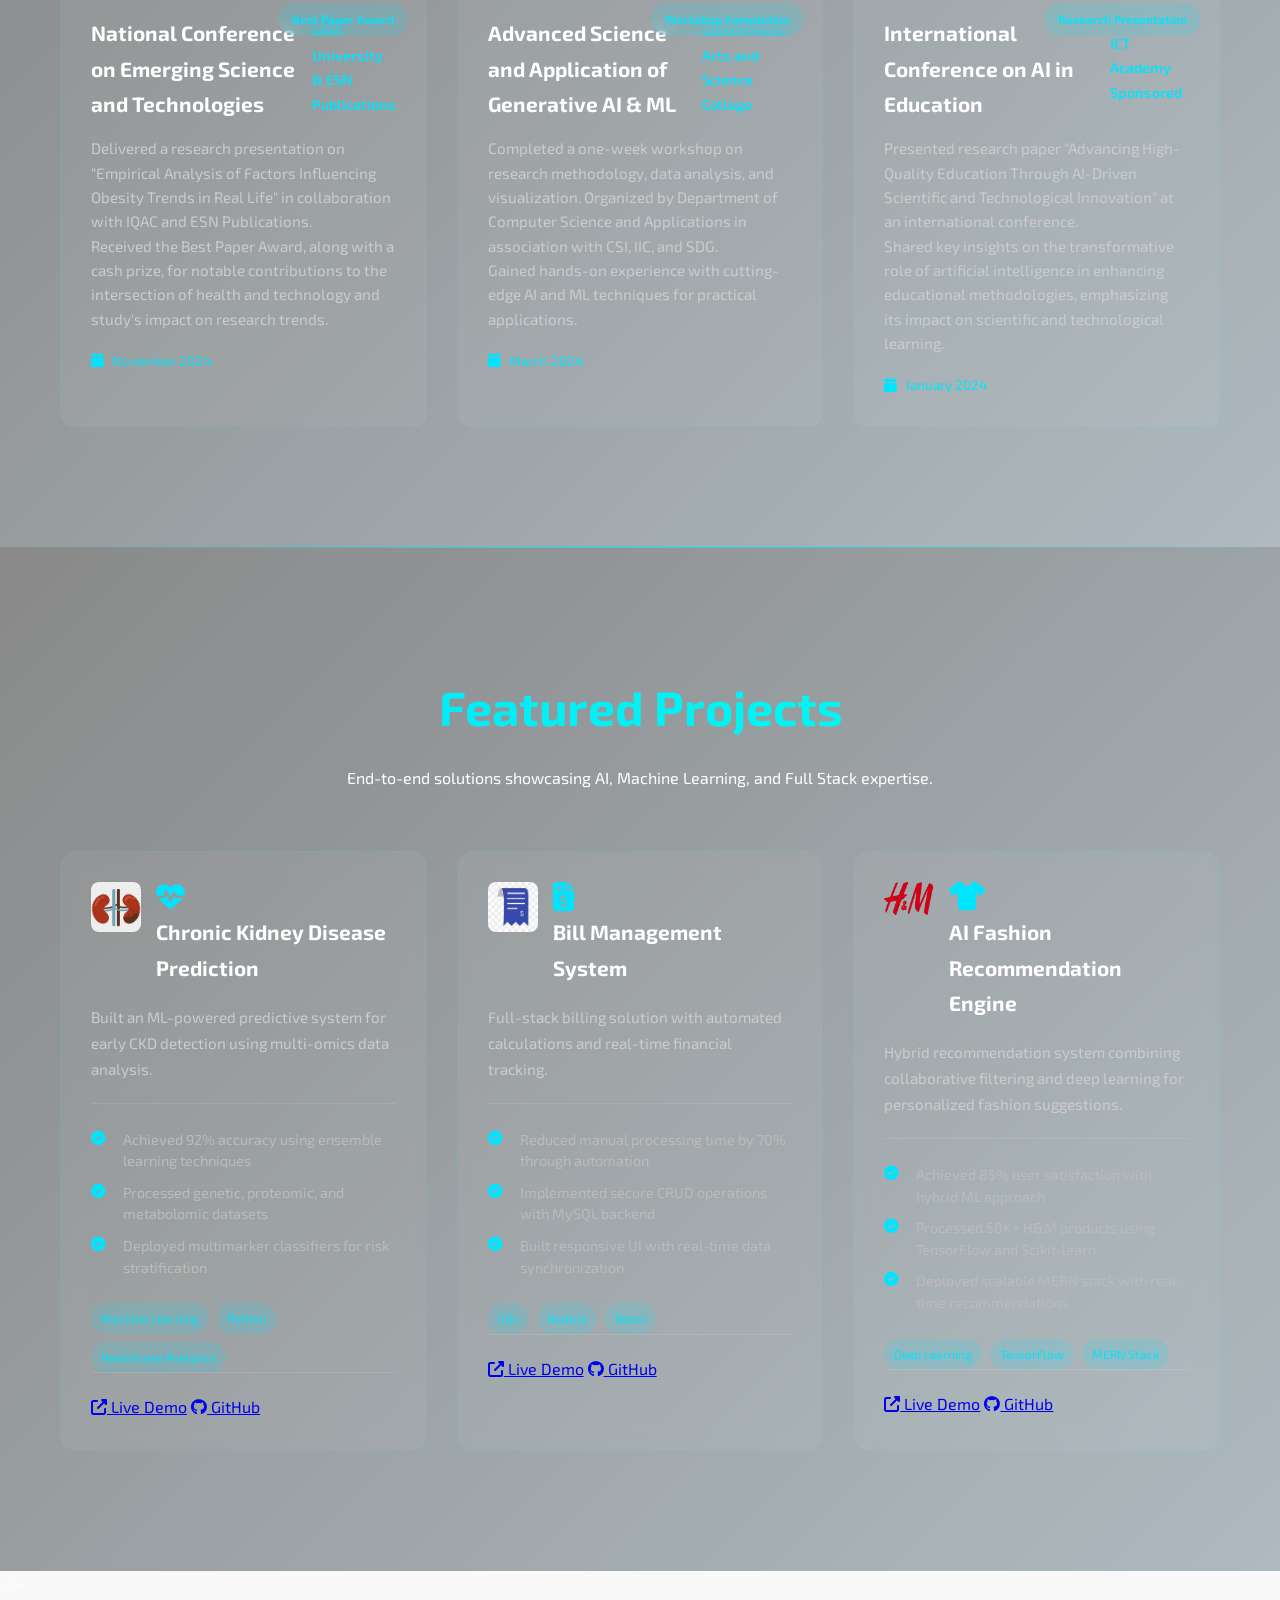
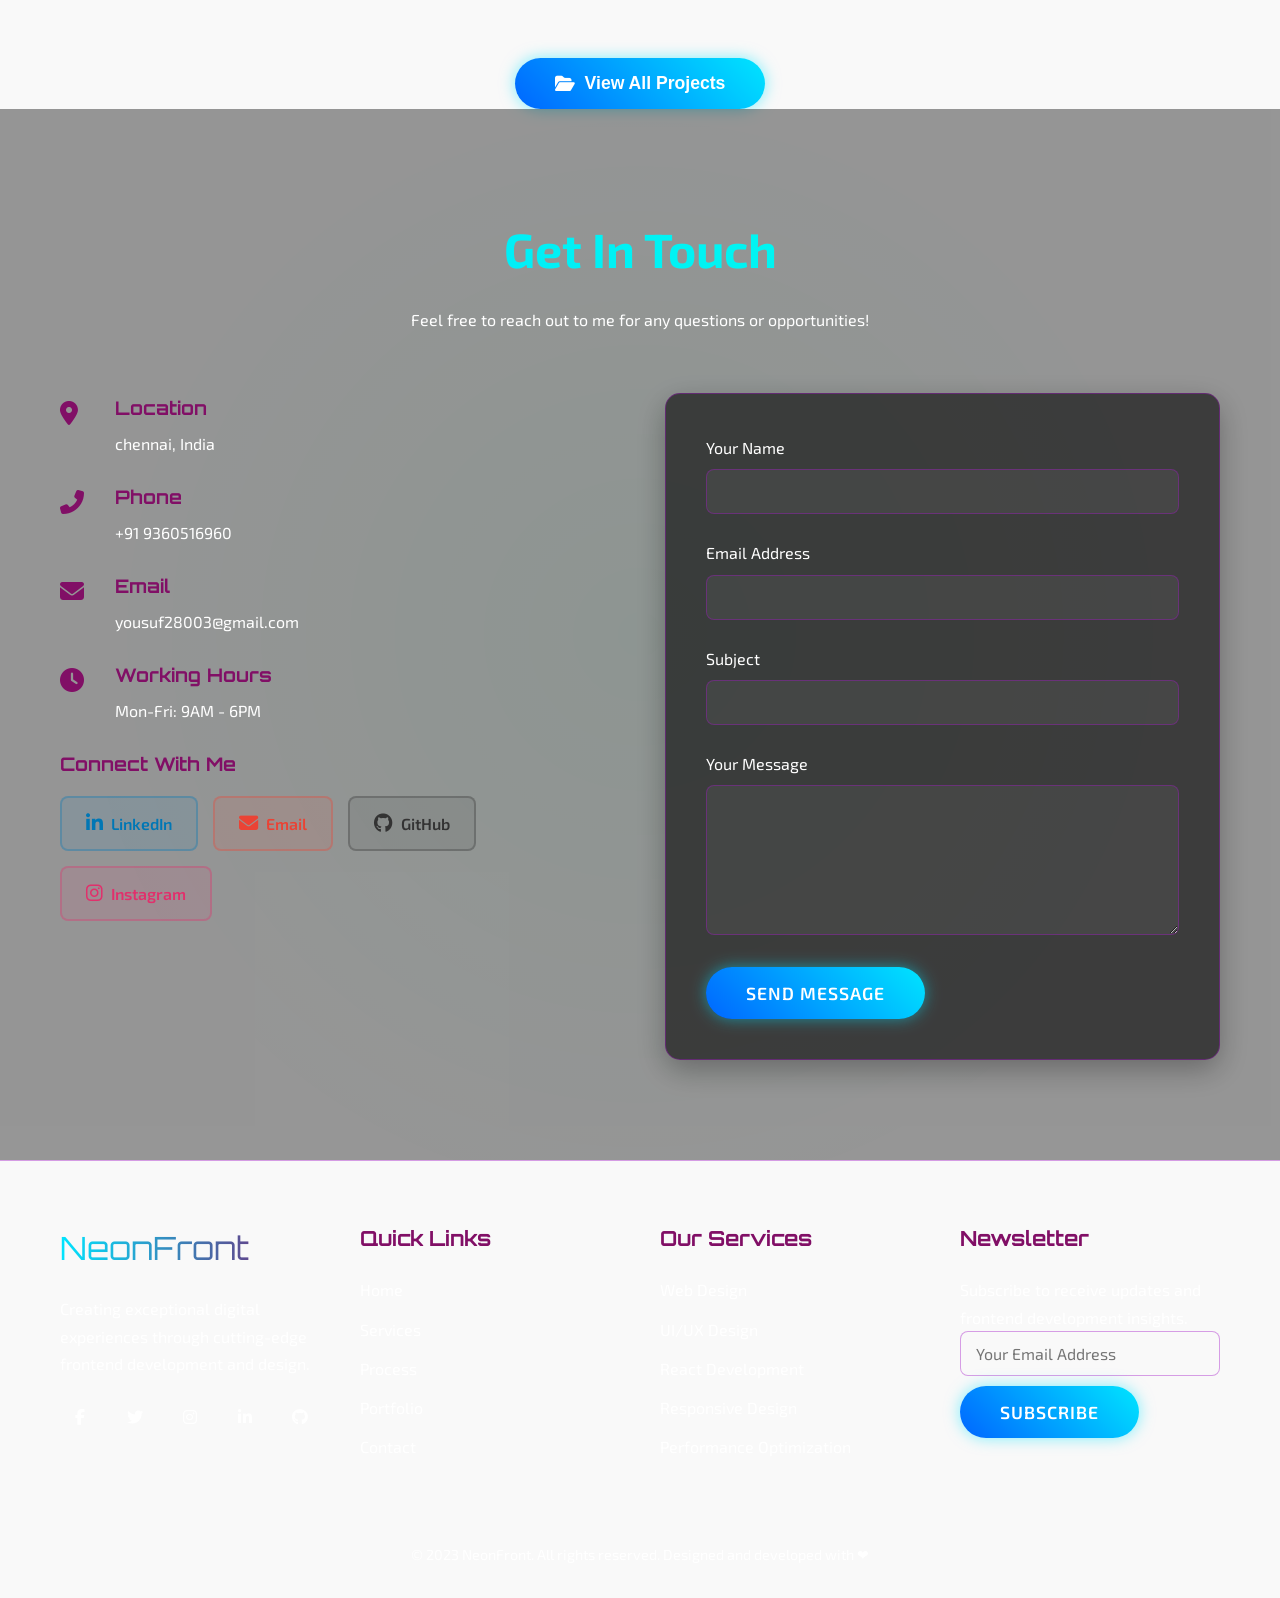
==== commit 244aee63: "Deploy portfolio to GitHub Pages" ====
--- a/index.html
+++ b/index.html
@@ -1284,6 +1284,98 @@
 
         .contact-text a:hover {
             color: var(--neon-green);
+        }
+
+        .contact-social {
+            grid-column: 1 / -1;
+        }
+
+        .contact-links {
+            list-style: none;
+            padding: 0;
+            margin: 15px 0 0 0;
+            display: flex;
+            gap: 15px;
+            flex-wrap: wrap;
+        }
+
+        .contact-link {
+            display: inline-flex;
+            align-items: center;
+            gap: 8px;
+            padding: 12px 24px;
+            border-radius: 8px;
+            text-decoration: none;
+            font-weight: 600;
+            transition: all 0.3s ease;
+            border: 2px solid transparent;
+        }
+
+        .contact-link i {
+            font-size: 1.2rem;
+        }
+
+        .contact-link.linkedin {
+            background: rgba(0, 119, 181, 0.1);
+            color: #0077b5;
+            border-color: rgba(0, 119, 181, 0.3);
+        }
+
+        .contact-link.linkedin:hover {
+            background: #0077b5;
+            color: white;
+            transform: translateY(-3px);
+            box-shadow: 0 5px 15px rgba(0, 119, 181, 0.4);
+        }
+
+        .contact-link.email {
+            background: rgba(234, 67, 53, 0.1);
+            color: #ea4335;
+            border-color: rgba(234, 67, 53, 0.3);
+        }
+
+        .contact-link.email:hover {
+            background: #ea4335;
+            color: white;
+            transform: translateY(-3px);
+            box-shadow: 0 5px 15px rgba(234, 67, 53, 0.4);
+        }
+
+        .contact-link.github {
+            background: rgba(51, 51, 51, 0.1);
+            color: #333;
+            border-color: rgba(51, 51, 51, 0.3);
+        }
+
+        .contact-link.github:hover {
+            background: #333;
+            color: white;
+            transform: translateY(-3px);
+            box-shadow: 0 5px 15px rgba(51, 51, 51, 0.4);
+        }
+
+        .contact-link.instagram {
+            background: rgba(225, 48, 108, 0.1);
+            color: #e1306c;
+            border-color: rgba(225, 48, 108, 0.3);
+        }
+
+        .contact-link.instagram:hover {
+            background: linear-gradient(45deg, #f09433, #e6683c, #dc2743, #cc2366, #bc1888);
+            color: white;
+            transform: translateY(-3px);
+            box-shadow: 0 5px 15px rgba(225, 48, 108, 0.4);
+        }
+
+        @media (max-width: 768px) {
+            .contact-links {
+                flex-direction: column;
+            }
+
+            .contact-link {
+                width: 100%;
+                justify-content: center;
+            }
         }
 
         .contact-form {
@@ -2158,6 +2250,37 @@
                             <p>Mon-Fri: 9AM - 6PM</p>
                         </div>
                     </div>
+                    <div class="contact-item contact-social">
+                        <div class="contact-text">
+                            <h3>Connect With Me</h3>
+                            <ul class="contact-links">
+                                <li>
+                                    <a href="https://www.linkedin.com/in/sheik-yousuf" target="_blank" rel="noopener noreferrer" class="contact-link linkedin">
+                                        <i class="fab fa-linkedin-in"></i>
+                                        <span>LinkedIn</span>
+                                    </a>
+                                </li>
+                                <li>
+                                    <a href="mailto:yousuf28003@gmail.com" class="contact-link email">
+                                        <i class="fas fa-envelope"></i>
+                                        <span>Email</span>
+                                    </a>
+                                </li>
+                                <li>
+                                    <a href="https://github.com/yousuf" target="_blank" rel="noopener noreferrer" class="contact-link github">
+                                        <i class="fab fa-github"></i>
+                                        <span>GitHub</span>
+                                    </a>
+                                </li>
+                                <li>
+                                    <a href="https://www.instagram.com/theyusuffz/" target="_blank" rel="noopener noreferrer" class="contact-link instagram">
+                                        <i class="fab fa-instagram"></i>
+                                        <span>Instagram</span>
+                                    </a>
+                                </li>
+                            </ul>
+                        </div>
+                    </div>
                 </div>
                 <div class="contact-form">
                     <form>
